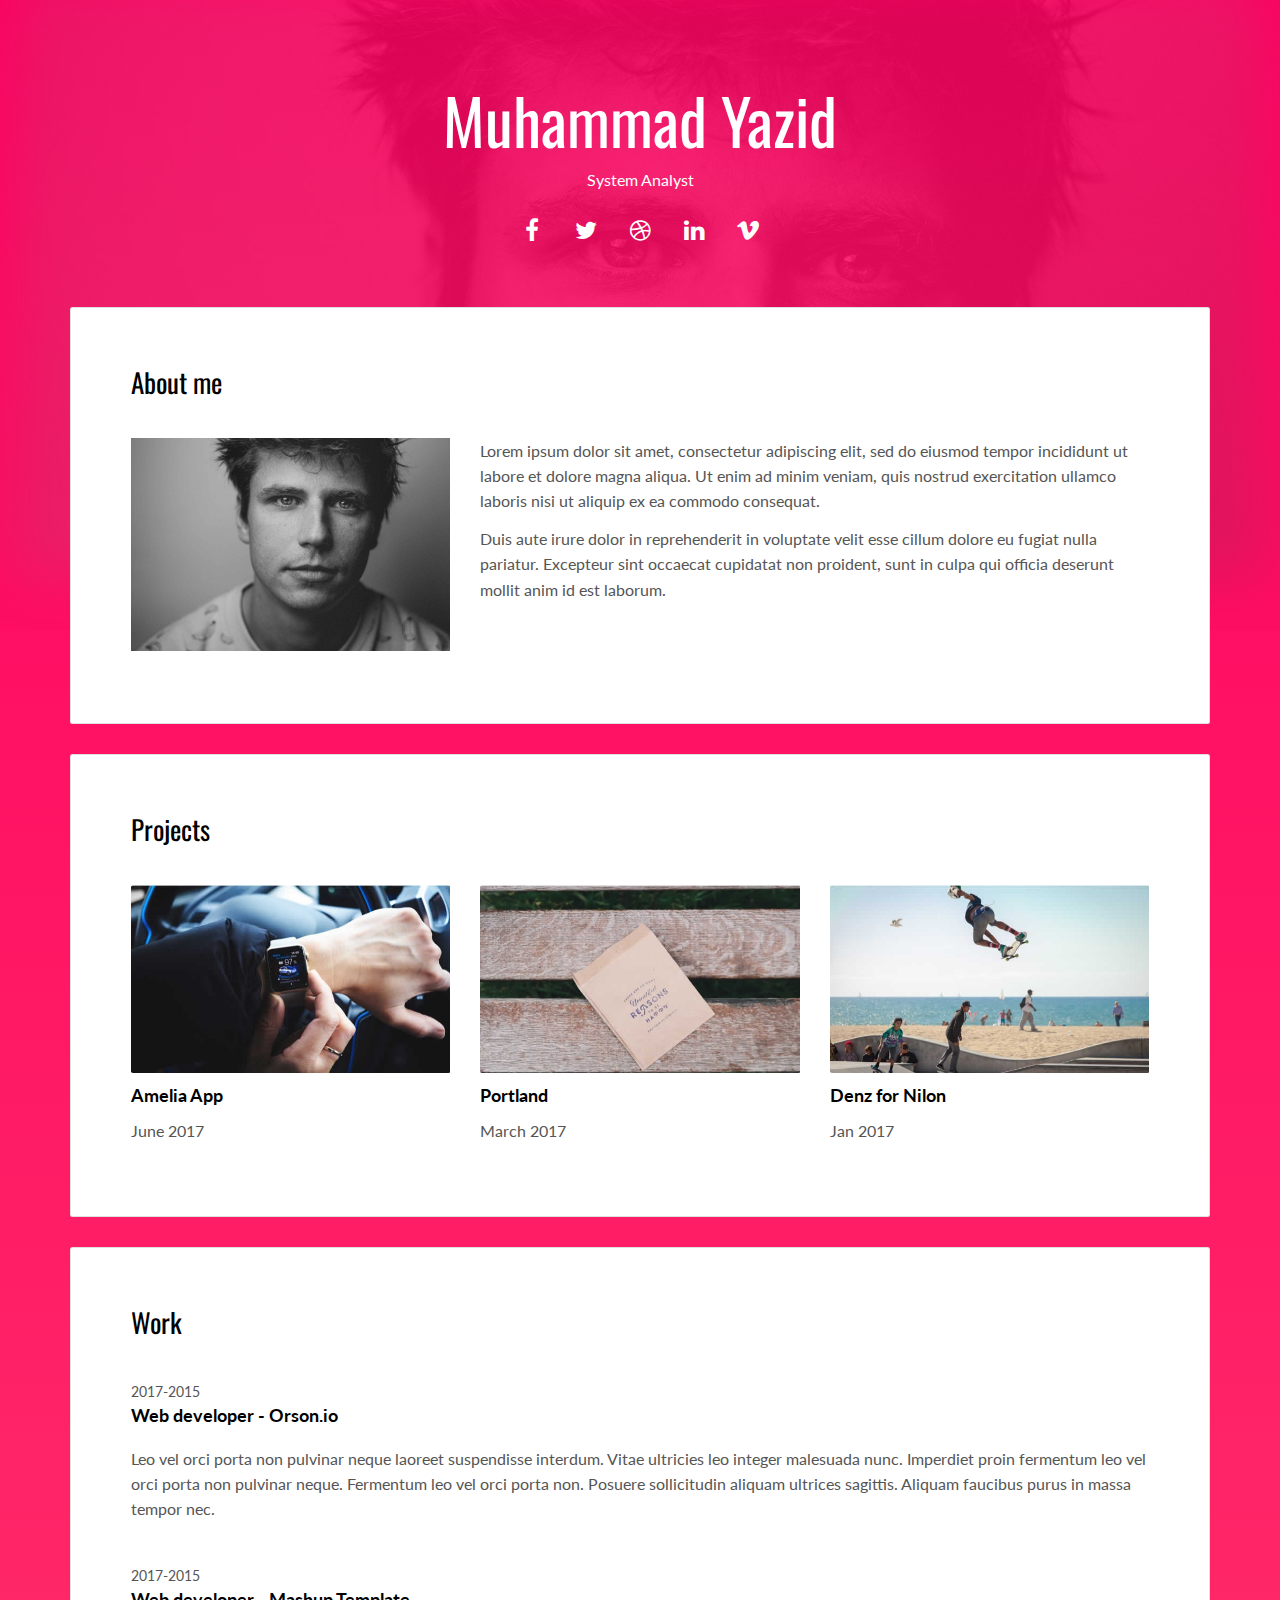
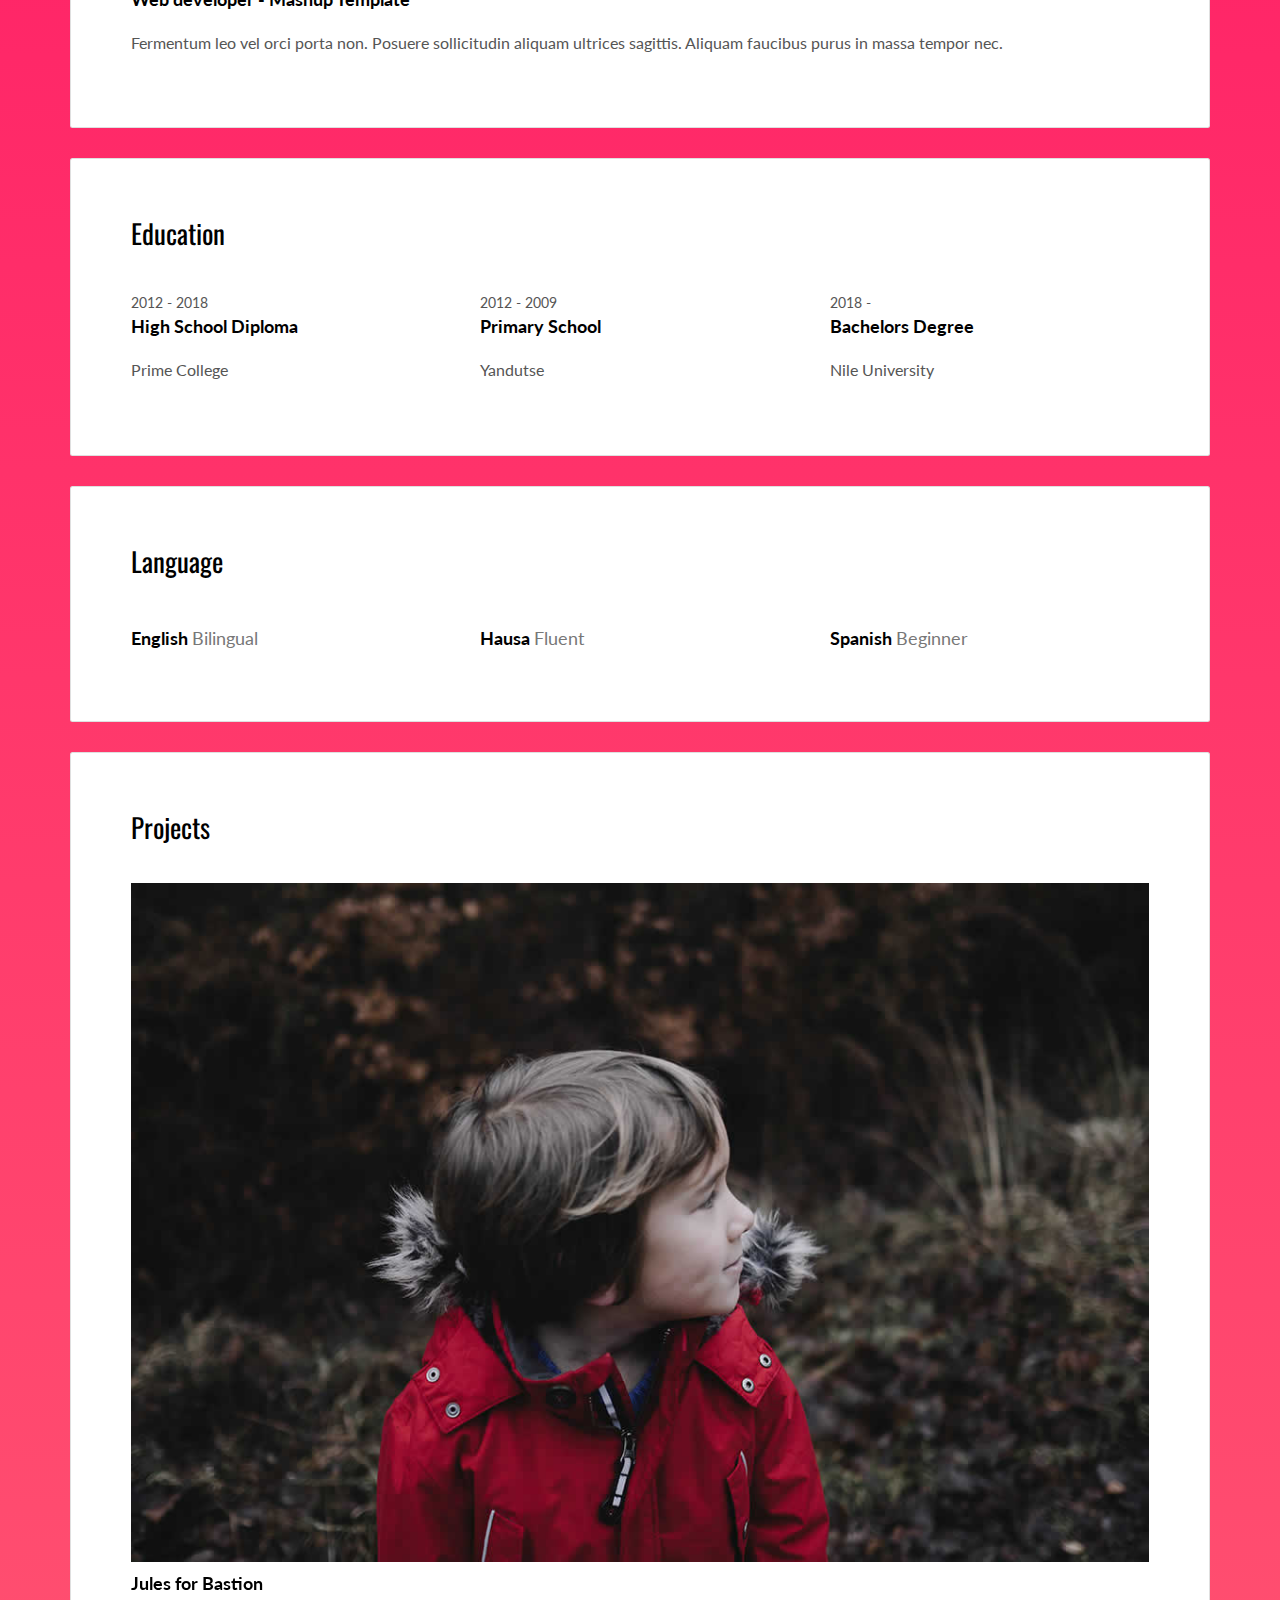
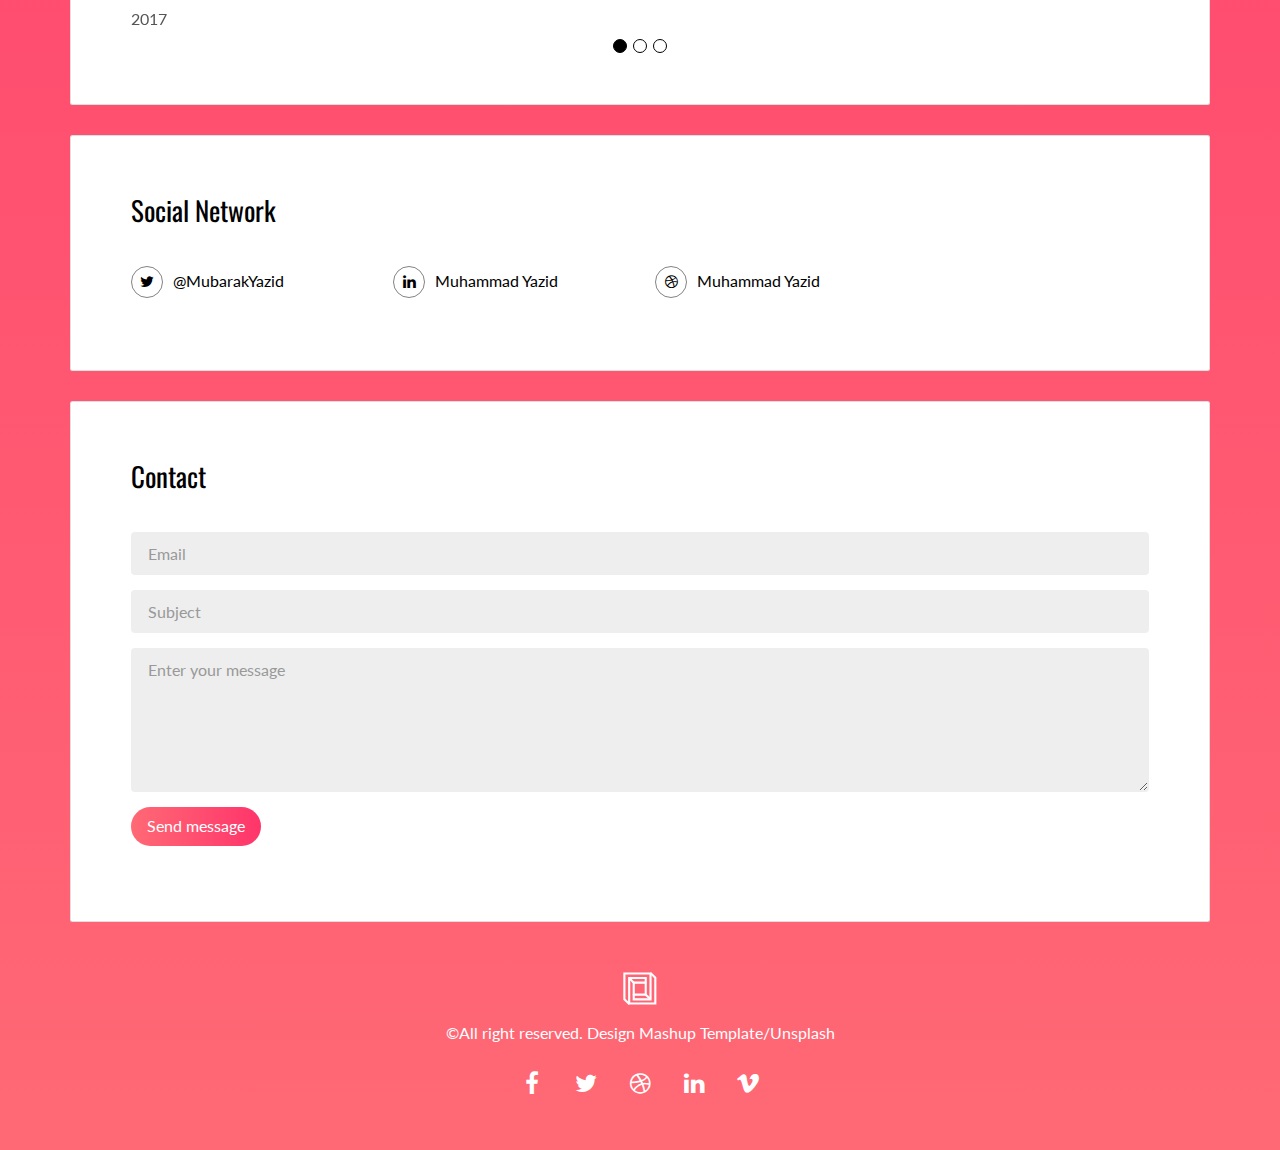
==== index.html @ 059c9e67 "Portfolio" ====
<!DOCTYPE html>
<html lang="en">

<head>
  <meta charset="UTF-8">
  <meta content="IE=edge" http-equiv="X-UA-Compatible">
  <meta content="width=device-width,initial-scale=1" name="viewport">
  <meta content="description" name="description">
  <meta name="google" content="notranslate" />
  <meta content="Mashup templates have been developped by Orson.io team" name="author">

  <!-- Disable tap highlight on IE -->
  <meta name="msapplication-tap-highlight" content="no">
  
  <link rel="apple-touch-icon" sizes="180x180" href="./assets/apple-icon-180x180.png">
  <link href="./assets/favicon.ico" rel="icon">

  <title>Title page</title>  

<link href="./main.d8e0d294.css" rel="stylesheet"></head>

<body class="">

<!-- Add your content of header -->
<div class="background-color-layer" style="background-image: url('assets/images/img-01.jpg')"
></div>
<main class="content-wrapper">
  <header class="white-text-container section-container">
    <div class="text-center">
      <h1>Muhammad Yazid</h1>
      <p>System Analyst</p>
      <p>
        <a class="fa-icon fa-icon-2x" href="https://facebook.com/" title="">
          <i class="fa fa-facebook"></i>
        </a>
        <a class="fa-icon fa-icon-2x" href="https://twitter.com/" title="">
          <i class="fa fa-twitter"></i>
        </a>
        <a class="fa-icon fa-icon-2x" href="https://dribbble.com/" title="">
          <i class="fa fa-dribbble"></i>
        </a>
        <a class="fa-icon fa-icon-2x" href="https://www.linkedin.com/" title="">
          <i class="fa fa-linkedin"></i>
        </a>
        <a class="fa-icon fa-icon-2x" href="https://vimeo.com/" title="">
          <i class="fa fa-vimeo"></i>
        </a>
      </p>
    </div>
  </header>



<!-- Add your site or app content here -->
 
 <div class="container">
   <div class="row">
     <div class="col-xs-12">

        <div class="card">
          <div class="card-block">
            <h2>About me</h2>
            <div class="row">
              <div class="col-md-4">
                <p><img src="./assets/images/img-01.jpg" class="img-responsive" alt=""></p>
              </div>
              <div class="col-md-8">

              <p>Lorem ipsum dolor sit amet, consectetur adipiscing elit, sed do eiusmod tempor incididunt ut labore et dolore magna aliqua. Ut enim ad minim veniam, quis nostrud exercitation ullamco laboris nisi ut aliquip ex ea commodo consequat.</p>
              <p> Duis aute irure dolor in reprehenderit in voluptate velit esse cillum dolore eu fugiat nulla pariatur. Excepteur sint occaecat cupidatat non proident, sunt in culpa qui officia deserunt mollit anim id est laborum.</p>

              </div>
            </div>
          </div>
        </div>

        <div class="card">
          <div class="card-block">
            <h2>Projects</h2>
            <div class="row">
              <div class="col-md-4">
                <img src="./assets/images/img-02.jpg" class="img-responsive" alt="">
                <h3 class="h5">Amelia App</h3>
                <p>June 2017</p>
              </div>
              <div class="col-md-4">
                <img src="./assets/images/img-03.jpg" class="img-responsive" alt="">
                <h3 class="h5">Portland</h3>
                <p>March 2017</p>
              </div>
              <div class="col-md-4">
                <img src="./assets/images/img-04.jpg" class="img-responsive" alt="">
                <h3 class="h5">Denz for Nilon</h3>
                <p>Jan 2017</p>
              </div>
            </div>
          </div>
        </div>

        <div class="card">
          <div class="card-block">
            <h2>Work</h2>
            <div class="work-experience">
              <small class="date">2017-2015</small>
              <h3 class="h5 date-title">Web developer - <a href="http://en.orson.io" title="Create professionnal website">Orson.io</a></h3>
              

              <p>Leo vel orci porta non pulvinar neque laoreet suspendisse interdum. Vitae ultricies leo integer malesuada nunc. Imperdiet proin fermentum leo vel orci porta non pulvinar neque. Fermentum leo vel orci porta non. Posuere sollicitudin aliquam ultrices sagittis. Aliquam faucibus purus in massa tempor nec.</p>
            </div>

            <div class="work-experience">
              <small class="date">2017-2015</small>
              <h3 class="h5 date-title">Web developer - <a href="http://mashup-template.com" title="">Mashup Template</a></h3>
              
              <p>Fermentum leo vel orci porta non. Posuere sollicitudin aliquam ultrices sagittis. Aliquam faucibus purus in massa tempor nec.</p>
            </div>
          </div>
        </div>
        

        <div class="card">
          <div class="card-block">
            <h2>Education</h2>
            <div class="row">
              <div class="col-md-4">
                <div class="education-experience">
                  <small class="date">2012 - 2018</small>
                  <h3 class="h5 date-title">High School Diploma</h3>
                  <p>Prime College</p>
                </div>
                
              </div>
              <div class="col-md-4">
                <div class="education-experience">
                  <small class="date">2012 - 2009</small>
                  <h3 class="h5 date-title">Primary School</h3>
                  <p>Yandutse</p>
                </div>
              </div>
              <div class="col-md-4">
                <div class="education-experience">
                  <small class="date">2018 - </small>
                  <h3 class="h5 date-title">Bachelors Degree</h3>
                  <p>Nile University</p>
                </div>
              </div>
            </div>
          </div>
        </div>
        
        <div class="card">
          <div class="card-block">
            <h2>Language</h2>
            <div class="row">
              <div class="col-md-4">
                <div class="language-experience">
                  <h3 class="h5">English  <small>Bilingual</small></h3>
                </div>
              </div>
              <div class="col-md-4">
                <div class="language-experience">
                  <h3 class="h5">Hausa  <small>Fluent</small></h3>
                </div>
              </div>
              <div class="col-md-4">
                <div class="language-experience">
                  <h3 class="h5">Spanish  <small>Beginner</small></h3>
                </div>
              </div>
            </div>
          </div>
        </div>

        <div class="card">
          <div class="card-block">
            <h2>Projects</h2>
            <div id="carousel-example-generic" class="carousel slide" data-ride="carousel">
            

            <!-- Wrapper for slides -->
            <div class="carousel-inner" role="listbox">
              <div class="item active">
                <img src="./assets/images/img-05.jpg" class="img-responsive" alt="...">
                <div class="carousel-caption">
                  <h3 class="h5">Jules for Bastion</h3>
                  <p>2017</p>
                </div>
              </div>
              <div class="item">
                <img src="./assets/images/img-06.jpg" class="img-responsive" alt="...">
                <div class="carousel-caption">
                  <h3 class="h5">Jules for Bastion</h3>
                  <p>2017</p>
                </div>
              </div>

              <div class="item">
                <img src="./assets/images/img-08.jpg" class="img-responsive" alt="...">
                <div class="carousel-caption">
                  <h3 class="h5">Jules for Bastion</h3>
                  <p>2017</p>
                </div>
              </div>
            </div>

            <!-- Indicators -->
            <ol class="carousel-indicators">
              <li data-target="#carousel-example-generic" data-slide-to="0" class="active"></li>
              <li data-target="#carousel-example-generic" data-slide-to="1"></li>
              <li data-target="#carousel-example-generic" data-slide-to="2"></li>
            </ol>

          </div>
          </div>
        </div>
        
        <div class="card">
          <div class="card-block">
            <h2>Social Network</h2>
            <div class="row">
              <div class="col-md-3">
                <p class="social-buttons"><a href="https://twitter.com/" title=""><span class="social-round-icon fa-icon"><i class="fa fa-twitter"></i></span>@MubarakYazid</a></p>
              </div>
              <div class="col-md-3">
                <p class="social-buttons"><a href="https://www.linkedin.com/" title=""><span class="social-round-icon fa-icon"><i class="fa fa-linkedin"></i></span>Muhammad Yazid</a></p>
              </div>
              <div class="col-md-3">
                <p class="social-buttons"><a href="https://dribbble.com/" title=""><span class="social-round-icon fa-icon"><i class="fa fa-dribbble"></i></span>Muhammad Yazid</a></p>
              </div>
            </div>
          </div>
        </div>

        <div class="card">
          <div class="card-block">
            <h2>Contact</h2>
            <form action="" class="reveal-content">
              <div class="form-group">
                <input type="email" class="form-control" id="email" placeholder="Email">
              </div>
              <div class="form-group">
                <input type="text" class="form-control" id="subject" placeholder="Subject">
              </div>
              <div class="form-group">
                <textarea class="form-control" rows="5" placeholder="Enter your message"></textarea>
              </div>
              <div class="form-group">
                <button type="submit" class=" btn btn-primary">Send message</button>
              </div> 
            </form>
          </div>
        </div>
       
     </div>
   </div>
 </div>

</main>
<footer class="footer-container white-text-container text-center">
  <div class="container">
    <div class="row">
      <div class="col-xs-12">
        <p><img src="./assets/images/mashup-icon.svg" alt=""></p>
        
        <p>©All right reserved. Design <a href="http://www.mashup-template.com/" title="Create website with free html template">Mashup Template</a>/<a href="https://unsplash.com/" title="Beautiful Free Images">Unsplash</a></p>
        <p>
          <a class="fa-icon fa-icon-2x" href="https://facebook.com/" title="">
            <i class="fa fa-facebook"></i>
          </a>
          <a class="fa-icon fa-icon-2x" href="https://twitter.com/" title="">
            <i class="fa fa-twitter"></i>
          </a>
          <a class="fa-icon fa-icon-2x" href="https://dribbble.com/" title="">
            <i class="fa fa-dribbble"></i>
          </a>
          <a class="fa-icon fa-icon-2x" href="https://www.linkedin.com/" title="">
            <i class="fa fa-linkedin"></i>
          </a>
          <a class="fa-icon fa-icon-2x" href="https://vimeo.com/" title="">
            <i class="fa fa-vimeo"></i>
          </a>
        </p>
      </div>
    </div>
  </div>
</footer>

<script>
  document.addEventListener("DOMContentLoaded", function (event) {
     scrollRevelation('.card');
  });
</script>
<!-- Google Analytics: change UA-XXXXX-X to be your site's ID 

<script>
  (function (i, s, o, g, r, a, m) {
    i['GoogleAnalyticsObject'] = r; i[r] = i[r] || function () {
      (i[r].q = i[r].q || []).push(arguments)
    }, i[r].l = 1 * new Date(); a = s.createElement(o),
      m = s.getElementsByTagName(o)[0]; a.async = 1; a.src = g; m.parentNode.insertBefore(a, m)
  })(window, document, 'script', '//www.google-analytics.com/analytics.js', 'ga');
  ga('create', 'UA-XXXXX-X', 'auto');
  ga('send', 'pageview');
</script>

--><script type="text/javascript" src="./main.bc58148c.js"></script></body>

</html>
---- main.d8e0d294.css ----
@import url(https://fonts.googleapis.com/css?family=Lato:400,700|Oswald);@import url(https://maxcdn.bootstrapcdn.com/font-awesome/4.7.0/css/font-awesome.min.css);/*!
 * Bootstrap v3.3.7 (http://getbootstrap.com)
 * Copyright 2011-2016 Twitter, Inc.
 * Licensed under MIT (https://github.com/twbs/bootstrap/blob/master/LICENSE)
 */
/*! normalize.css v3.0.3 | MIT License | github.com/necolas/normalize.css */html{font-family:sans-serif;-ms-text-size-adjust:100%;-webkit-text-size-adjust:100%}body{margin:0}article,aside,details,figcaption,figure,footer,header,hgroup,main,menu,nav,section,summary{display:block}audio,canvas,progress,video{display:inline-block;vertical-align:baseline}audio:not([controls]){display:none;height:0}[hidden],template{display:none}a{background-color:transparent}a:active,a:hover{outline:0}abbr[title]{border-bottom:1px dotted}b,strong{font-weight:700}dfn{font-style:italic}h1{font-size:2em;margin:.67em 0}mark{background:#ff0;color:#000}small{font-size:80%}sub,sup{font-size:75%;line-height:0;position:relative;vertical-align:baseline}sup{top:-.5em}sub{bottom:-.25em}img{border:0}svg:not(:root){overflow:hidden}figure{margin:1em 40px}hr{box-sizing:content-box;height:0}pre{overflow:auto}code,kbd,pre,samp{font-family:monospace,monospace;font-size:1em}button,input,optgroup,select,textarea{color:inherit;font:inherit;margin:0}button{overflow:visible}button,select{text-transform:none}button,html input[type=button],input[type=reset],input[type=submit]{-webkit-appearance:button;cursor:pointer}button[disabled],html input[disabled]{cursor:default}button::-moz-focus-inner,input::-moz-focus-inner{border:0;padding:0}input{line-height:normal}input[type=checkbox],input[type=radio]{box-sizing:border-box;padding:0}input[type=number]::-webkit-inner-spin-button,input[type=number]::-webkit-outer-spin-button{height:auto}input[type=search]{-webkit-appearance:textfield;box-sizing:content-box}input[type=search]::-webkit-search-cancel-button,input[type=search]::-webkit-search-decoration{-webkit-appearance:none}fieldset{border:1px solid silver;margin:0 2px;padding:.35em .625em .75em}textarea{overflow:auto}optgroup{font-weight:700}table{border-collapse:collapse;border-spacing:0}td,th{padding:0}

/*! Source: https://github.com/h5bp/html5-boilerplate/blob/master/src/css/main.css */@media print{*,:after,:before{background:transparent!important;color:#000!important;box-shadow:none!important;text-shadow:none!important}a,a:visited{text-decoration:underline}a[href]:after{content:" (" attr(href) ")"}abbr[title]:after{content:" (" attr(title) ")"}a[href^="#"]:after,a[href^="javascript:"]:after{content:""}blockquote,pre{border:1px solid #999;page-break-inside:avoid}thead{display:table-header-group}img,tr{page-break-inside:avoid}img{max-width:100%!important}h2,h3,p{orphans:3;widows:3}h2,h3{page-break-after:avoid}.navbar{display:none}.btn>.caret,.dropup>.btn>.caret{border-top-color:#000!important}.label{border:1px solid #000}.table{border-collapse:collapse!important}.table td,.table th{background-color:#fff!important}.table-bordered td,.table-bordered th{border:1px solid #ddd!important}}*,:after,:before{-webkit-box-sizing:border-box;-moz-box-sizing:border-box;box-sizing:border-box}html{font-size:10px;-webkit-tap-highlight-color:transparent}body{font-family:Lato,Helvetica,Arial,sans-serif;font-size:16px;line-height:1.58;color:#555;background-color:#fff}button,input,select,textarea{font-family:inherit;font-size:inherit;line-height:inherit}a{color:#ff0060;text-decoration:none}a:focus,a:hover{color:#b30043;text-decoration:underline}a:focus{outline:5px auto -webkit-focus-ring-color;outline-offset:-2px}figure{margin:0}img{vertical-align:middle}.img-responsive{display:block;max-width:100%;height:auto}.img-rounded{border-radius:6px}.img-thumbnail{padding:4px;line-height:1.58;background-color:#fff;border:1px solid #ddd;border-radius:4px;-webkit-transition:all .2s ease-in-out;-o-transition:all .2s ease-in-out;transition:all .2s ease-in-out;display:inline-block;max-width:100%;height:auto}.img-circle{border-radius:50%}hr{margin-top:25px;margin-bottom:25px;border:0;border-top:1px solid #eee}.sr-only{position:absolute;width:1px;height:1px;margin:-1px;padding:0;overflow:hidden;clip:rect(0,0,0,0);border:0}.sr-only-focusable:active,.sr-only-focusable:focus{position:static;width:auto;height:auto;margin:0;overflow:visible;clip:auto}[role=button]{cursor:pointer}.h1,.h2,.h3,.h4,.h5,.h6,h1,h2,h3,h4,h5,h6{font-family:Oswald,Helvetica,Arial,sans-serif;font-weight:400;line-height:1.1;color:#000}.h1 .small,.h1 small,.h2 .small,.h2 small,.h3 .small,.h3 small,.h4 .small,.h4 small,.h5 .small,.h5 small,.h6 .small,.h6 small,h1 .small,h1 small,h2 .small,h2 small,h3 .small,h3 small,h4 .small,h4 small,h5 .small,h5 small,h6 .small,h6 small{font-weight:400;line-height:1;color:#777}.h1,.h2,.h3,h1,h2,h3{margin-top:25px;margin-bottom:12.5px}.h1 .small,.h1 small,.h2 .small,.h2 small,.h3 .small,.h3 small,h1 .small,h1 small,h2 .small,h2 small,h3 .small,h3 small{font-size:65%}.h4,.h5,.h6,h4,h5,h6{margin-top:12.5px;margin-bottom:12.5px}.h4 .small,.h4 small,.h5 .small,.h5 small,.h6 .small,.h6 small,h4 .small,h4 small,h5 .small,h5 small,h6 .small,h6 small{font-size:75%}.h1,h1{font-size:63px}.h2,h2{font-size:27px}.h3,.h4,h3,h4{font-size:20px}.h5,h5{font-size:18px}.h6,h6{font-size:14px}p{margin:0 0 12.5px}.lead{margin-bottom:25px;font-size:18px;font-weight:300;line-height:1.4}@media (min-width:768px){.lead{font-size:24px}}.small,small{font-size:87%}.mark,mark{background-color:#fcf8e3;padding:.2em}.text-left{text-align:left}.text-right{text-align:right}.text-center{text-align:center}.text-justify{text-align:justify}.text-nowrap{white-space:nowrap}.text-lowercase{text-transform:lowercase}.initialism,.text-uppercase{text-transform:uppercase}.text-capitalize{text-transform:capitalize}.text-muted{color:#777}.text-primary{color:#ff0060}a.text-primary:focus,a.text-primary:hover{color:#cc004d}.text-success{color:#fff}a.text-success:focus,a.text-success:hover{color:#e6e6e6}.text-info{color:#31708f}a.text-info:focus,a.text-info:hover{color:#245269}.text-warning{color:#8a6d3b}a.text-warning:focus,a.text-warning:hover{color:#66512c}.text-danger{color:#fff}a.text-danger:focus,a.text-danger:hover{color:#e6e6e6}.bg-primary{color:#fff;background-color:#ff0060}a.bg-primary:focus,a.bg-primary:hover{background-color:#cc004d}.bg-success{background-color:#87e329}a.bg-success:focus,a.bg-success:hover{background-color:#6dc019}.bg-info{background-color:#d9edf7}a.bg-info:focus,a.bg-info:hover{background-color:#afd9ee}.bg-warning{background-color:#fcf8e3}a.bg-warning:focus,a.bg-warning:hover{background-color:#f7ecb5}.bg-danger{background-color:#ff2c74}a.bg-danger:focus,a.bg-danger:hover{background-color:#f80055}.page-header{padding-bottom:11.5px;margin:50px 0 25px;border-bottom:1px solid #eee}ol,ul{margin-top:0;margin-bottom:12.5px}ol ol,ol ul,ul ol,ul ul{margin-bottom:0}.list-inline,.list-unstyled{padding-left:0;list-style:none}.list-inline{margin-left:-5px}.list-inline>li{display:inline-block;padding-left:5px;padding-right:5px}dl{margin-top:0;margin-bottom:25px}dd,dt{line-height:1.58}dt{font-weight:700}dd{margin-left:0}.dl-horizontal dd:after,.dl-horizontal dd:before{content:" ";display:table}.dl-horizontal dd:after{clear:both}@media (min-width:768px){.dl-horizontal dt{float:left;width:160px;clear:left;text-align:right;overflow:hidden;text-overflow:ellipsis;white-space:nowrap}.dl-horizontal dd{margin-left:180px}}abbr[data-original-title],abbr[title]{cursor:help;border-bottom:1px dotted #777}.initialism{font-size:90%}blockquote{padding:12.5px 25px;margin:0 0 25px;font-size:20px;border-left:5px solid #eee}blockquote ol:last-child,blockquote p:last-child,blockquote ul:last-child{margin-bottom:0}blockquote .small,blockquote footer,blockquote small{display:block;font-size:80%;line-height:1.58;color:#777}blockquote .small:before,blockquote footer:before,blockquote small:before{content:"\2014   \A0"}.blockquote-reverse,blockquote.pull-right{padding-right:15px;padding-left:0;border-right:5px solid #eee;border-left:0;text-align:right}.blockquote-reverse .small:before,.blockquote-reverse footer:before,.blockquote-reverse small:before,blockquote.pull-right .small:before,blockquote.pull-right footer:before,blockquote.pull-right small:before{content:""}.blockquote-reverse .small:after,.blockquote-reverse footer:after,.blockquote-reverse small:after,blockquote.pull-right .small:after,blockquote.pull-right footer:after,blockquote.pull-right small:after{content:"\A0   \2014"}address{margin-bottom:25px;font-style:normal;line-height:1.58}code,kbd,pre,samp{font-family:Menlo,Monaco,Consolas,Courier New,monospace}code{color:#c7254e;background-color:#f9f2f4;border-radius:4px}code,kbd{padding:2px 4px;font-size:90%}kbd{color:#fff;background-color:#333;border-radius:3px;box-shadow:inset 0 -1px 0 rgba(0,0,0,.25)}kbd kbd{padding:0;font-size:100%;font-weight:700;box-shadow:none}pre{display:block;padding:12px;margin:0 0 12.5px;font-size:15px;line-height:1.58;word-break:break-all;word-wrap:break-word;color:#333;background-color:#f5f5f5;border:1px solid #ccc;border-radius:4px}pre code{padding:0;font-size:inherit;color:inherit;white-space:pre-wrap;background-color:transparent;border-radius:0}.pre-scrollable{max-height:340px;overflow-y:scroll}.container{margin-right:auto;margin-left:auto;padding-left:15px;padding-right:15px}.container:after,.container:before{content:" ";display:table}.container:after{clear:both}@media (min-width:768px){.container{width:750px}}@media (min-width:992px){.container{width:970px}}@media (min-width:1200px){.container{width:1170px}}.container-fluid{margin-right:auto;margin-left:auto;padding-left:15px;padding-right:15px}.container-fluid:after,.container-fluid:before{content:" ";display:table}.container-fluid:after{clear:both}.row{margin-left:-15px;margin-right:-15px}.row:after,.row:before{content:" ";display:table}.row:after{clear:both}.col-lg-1,.col-lg-2,.col-lg-3,.col-lg-4,.col-lg-5,.col-lg-6,.col-lg-7,.col-lg-8,.col-lg-9,.col-lg-10,.col-lg-11,.col-lg-12,.col-md-1,.col-md-2,.col-md-3,.col-md-4,.col-md-5,.col-md-6,.col-md-7,.col-md-8,.col-md-9,.col-md-10,.col-md-11,.col-md-12,.col-sm-1,.col-sm-2,.col-sm-3,.col-sm-4,.col-sm-5,.col-sm-6,.col-sm-7,.col-sm-8,.col-sm-9,.col-sm-10,.col-sm-11,.col-sm-12,.col-xs-1,.col-xs-2,.col-xs-3,.col-xs-4,.col-xs-5,.col-xs-6,.col-xs-7,.col-xs-8,.col-xs-9,.col-xs-10,.col-xs-11,.col-xs-12{position:relative;min-height:1px;padding-left:15px;padding-right:15px}.col-xs-1,.col-xs-2,.col-xs-3,.col-xs-4,.col-xs-5,.col-xs-6,.col-xs-7,.col-xs-8,.col-xs-9,.col-xs-10,.col-xs-11,.col-xs-12{float:left}.col-xs-1{width:8.33333%}.col-xs-2{width:16.66667%}.col-xs-3{width:25%}.col-xs-4{width:33.33333%}.col-xs-5{width:41.66667%}.col-xs-6{width:50%}.col-xs-7{width:58.33333%}.col-xs-8{width:66.66667%}.col-xs-9{width:75%}.col-xs-10{width:83.33333%}.col-xs-11{width:91.66667%}.col-xs-12{width:100%}.col-xs-pull-0{right:auto}.col-xs-pull-1{right:8.33333%}.col-xs-pull-2{right:16.66667%}.col-xs-pull-3{right:25%}.col-xs-pull-4{right:33.33333%}.col-xs-pull-5{right:41.66667%}.col-xs-pull-6{right:50%}.col-xs-pull-7{right:58.33333%}.col-xs-pull-8{right:66.66667%}.col-xs-pull-9{right:75%}.col-xs-pull-10{right:83.33333%}.col-xs-pull-11{right:91.66667%}.col-xs-pull-12{right:100%}.col-xs-push-0{left:auto}.col-xs-push-1{left:8.33333%}.col-xs-push-2{left:16.66667%}.col-xs-push-3{left:25%}.col-xs-push-4{left:33.33333%}.col-xs-push-5{left:41.66667%}.col-xs-push-6{left:50%}.col-xs-push-7{left:58.33333%}.col-xs-push-8{left:66.66667%}.col-xs-push-9{left:75%}.col-xs-push-10{left:83.33333%}.col-xs-push-11{left:91.66667%}.col-xs-push-12{left:100%}.col-xs-offset-0{margin-left:0}.col-xs-offset-1{margin-left:8.33333%}.col-xs-offset-2{margin-left:16.66667%}.col-xs-offset-3{margin-left:25%}.col-xs-offset-4{margin-left:33.33333%}.col-xs-offset-5{margin-left:41.66667%}.col-xs-offset-6{margin-left:50%}.col-xs-offset-7{margin-left:58.33333%}.col-xs-offset-8{margin-left:66.66667%}.col-xs-offset-9{margin-left:75%}.col-xs-offset-10{margin-left:83.33333%}.col-xs-offset-11{margin-left:91.66667%}.col-xs-offset-12{margin-left:100%}@media (min-width:768px){.col-sm-1,.col-sm-2,.col-sm-3,.col-sm-4,.col-sm-5,.col-sm-6,.col-sm-7,.col-sm-8,.col-sm-9,.col-sm-10,.col-sm-11,.col-sm-12{float:left}.col-sm-1{width:8.33333%}.col-sm-2{width:16.66667%}.col-sm-3{width:25%}.col-sm-4{width:33.33333%}.col-sm-5{width:41.66667%}.col-sm-6{width:50%}.col-sm-7{width:58.33333%}.col-sm-8{width:66.66667%}.col-sm-9{width:75%}.col-sm-10{width:83.33333%}.col-sm-11{width:91.66667%}.col-sm-12{width:100%}.col-sm-pull-0{right:auto}.col-sm-pull-1{right:8.33333%}.col-sm-pull-2{right:16.66667%}.col-sm-pull-3{right:25%}.col-sm-pull-4{right:33.33333%}.col-sm-pull-5{right:41.66667%}.col-sm-pull-6{right:50%}.col-sm-pull-7{right:58.33333%}.col-sm-pull-8{right:66.66667%}.col-sm-pull-9{right:75%}.col-sm-pull-10{right:83.33333%}.col-sm-pull-11{right:91.66667%}.col-sm-pull-12{right:100%}.col-sm-push-0{left:auto}.col-sm-push-1{left:8.33333%}.col-sm-push-2{left:16.66667%}.col-sm-push-3{left:25%}.col-sm-push-4{left:33.33333%}.col-sm-push-5{left:41.66667%}.col-sm-push-6{left:50%}.col-sm-push-7{left:58.33333%}.col-sm-push-8{left:66.66667%}.col-sm-push-9{left:75%}.col-sm-push-10{left:83.33333%}.col-sm-push-11{left:91.66667%}.col-sm-push-12{left:100%}.col-sm-offset-0{margin-left:0}.col-sm-offset-1{margin-left:8.33333%}.col-sm-offset-2{margin-left:16.66667%}.col-sm-offset-3{margin-left:25%}.col-sm-offset-4{margin-left:33.33333%}.col-sm-offset-5{margin-left:41.66667%}.col-sm-offset-6{margin-left:50%}.col-sm-offset-7{margin-left:58.33333%}.col-sm-offset-8{margin-left:66.66667%}.col-sm-offset-9{margin-left:75%}.col-sm-offset-10{margin-left:83.33333%}.col-sm-offset-11{margin-left:91.66667%}.col-sm-offset-12{margin-left:100%}}@media (min-width:992px){.col-md-1,.col-md-2,.col-md-3,.col-md-4,.col-md-5,.col-md-6,.col-md-7,.col-md-8,.col-md-9,.col-md-10,.col-md-11,.col-md-12{float:left}.col-md-1{width:8.33333%}.col-md-2{width:16.66667%}.col-md-3{width:25%}.col-md-4{width:33.33333%}.col-md-5{width:41.66667%}.col-md-6{width:50%}.col-md-7{width:58.33333%}.col-md-8{width:66.66667%}.col-md-9{width:75%}.col-md-10{width:83.33333%}.col-md-11{width:91.66667%}.col-md-12{width:100%}.col-md-pull-0{right:auto}.col-md-pull-1{right:8.33333%}.col-md-pull-2{right:16.66667%}.col-md-pull-3{right:25%}.col-md-pull-4{right:33.33333%}.col-md-pull-5{right:41.66667%}.col-md-pull-6{right:50%}.col-md-pull-7{right:58.33333%}.col-md-pull-8{right:66.66667%}.col-md-pull-9{right:75%}.col-md-pull-10{right:83.33333%}.col-md-pull-11{right:91.66667%}.col-md-pull-12{right:100%}.col-md-push-0{left:auto}.col-md-push-1{left:8.33333%}.col-md-push-2{left:16.66667%}.col-md-push-3{left:25%}.col-md-push-4{left:33.33333%}.col-md-push-5{left:41.66667%}.col-md-push-6{left:50%}.col-md-push-7{left:58.33333%}.col-md-push-8{left:66.66667%}.col-md-push-9{left:75%}.col-md-push-10{left:83.33333%}.col-md-push-11{left:91.66667%}.col-md-push-12{left:100%}.col-md-offset-0{margin-left:0}.col-md-offset-1{margin-left:8.33333%}.col-md-offset-2{margin-left:16.66667%}.col-md-offset-3{margin-left:25%}.col-md-offset-4{margin-left:33.33333%}.col-md-offset-5{margin-left:41.66667%}.col-md-offset-6{margin-left:50%}.col-md-offset-7{margin-left:58.33333%}.col-md-offset-8{margin-left:66.66667%}.col-md-offset-9{margin-left:75%}.col-md-offset-10{margin-left:83.33333%}.col-md-offset-11{margin-left:91.66667%}.col-md-offset-12{margin-left:100%}}@media (min-width:1200px){.col-lg-1,.col-lg-2,.col-lg-3,.col-lg-4,.col-lg-5,.col-lg-6,.col-lg-7,.col-lg-8,.col-lg-9,.col-lg-10,.col-lg-11,.col-lg-12{float:left}.col-lg-1{width:8.33333%}.col-lg-2{width:16.66667%}.col-lg-3{width:25%}.col-lg-4{width:33.33333%}.col-lg-5{width:41.66667%}.col-lg-6{width:50%}.col-lg-7{width:58.33333%}.col-lg-8{width:66.66667%}.col-lg-9{width:75%}.col-lg-10{width:83.33333%}.col-lg-11{width:91.66667%}.col-lg-12{width:100%}.col-lg-pull-0{right:auto}.col-lg-pull-1{right:8.33333%}.col-lg-pull-2{right:16.66667%}.col-lg-pull-3{right:25%}.col-lg-pull-4{right:33.33333%}.col-lg-pull-5{right:41.66667%}.col-lg-pull-6{right:50%}.col-lg-pull-7{right:58.33333%}.col-lg-pull-8{right:66.66667%}.col-lg-pull-9{right:75%}.col-lg-pull-10{right:83.33333%}.col-lg-pull-11{right:91.66667%}.col-lg-pull-12{right:100%}.col-lg-push-0{left:auto}.col-lg-push-1{left:8.33333%}.col-lg-push-2{left:16.66667%}.col-lg-push-3{left:25%}.col-lg-push-4{left:33.33333%}.col-lg-push-5{left:41.66667%}.col-lg-push-6{left:50%}.col-lg-push-7{left:58.33333%}.col-lg-push-8{left:66.66667%}.col-lg-push-9{left:75%}.col-lg-push-10{left:83.33333%}.col-lg-push-11{left:91.66667%}.col-lg-push-12{left:100%}.col-lg-offset-0{margin-left:0}.col-lg-offset-1{margin-left:8.33333%}.col-lg-offset-2{margin-left:16.66667%}.col-lg-offset-3{margin-left:25%}.col-lg-offset-4{margin-left:33.33333%}.col-lg-offset-5{margin-left:41.66667%}.col-lg-offset-6{margin-left:50%}.col-lg-offset-7{margin-left:58.33333%}.col-lg-offset-8{margin-left:66.66667%}.col-lg-offset-9{margin-left:75%}.col-lg-offset-10{margin-left:83.33333%}.col-lg-offset-11{margin-left:91.66667%}.col-lg-offset-12{margin-left:100%}}table{background-color:transparent}caption{padding-top:8px;padding-bottom:8px;color:#777}caption,th{text-align:left}.table{width:100%;max-width:100%;margin-bottom:25px}.table>tbody>tr>td,.table>tbody>tr>th,.table>tfoot>tr>td,.table>tfoot>tr>th,.table>thead>tr>td,.table>thead>tr>th{padding:8px;line-height:1.58;vertical-align:top;border-top:1px solid #ddd}.table>thead>tr>th{vertical-align:bottom;border-bottom:2px solid #ddd}.table>caption+thead>tr:first-child>td,.table>caption+thead>tr:first-child>th,.table>colgroup+thead>tr:first-child>td,.table>colgroup+thead>tr:first-child>th,.table>thead:first-child>tr:first-child>td,.table>thead:first-child>tr:first-child>th{border-top:0}.table>tbody+tbody{border-top:2px solid #ddd}.table .table{background-color:#fff}.table-condensed>tbody>tr>td,.table-condensed>tbody>tr>th,.table-condensed>tfoot>tr>td,.table-condensed>tfoot>tr>th,.table-condensed>thead>tr>td,.table-condensed>thead>tr>th{padding:5px}.table-bordered,.table-bordered>tbody>tr>td,.table-bordered>tbody>tr>th,.table-bordered>tfoot>tr>td,.table-bordered>tfoot>tr>th,.table-bordered>thead>tr>td,.table-bordered>thead>tr>th{border:1px solid #ddd}.table-bordered>thead>tr>td,.table-bordered>thead>tr>th{border-bottom-width:2px}.table-striped>tbody>tr:nth-of-type(odd){background-color:#f9f9f9}.table-hover>tbody>tr:hover{background-color:#f5f5f5}table col[class*=col-]{position:static;float:none;display:table-column}table td[class*=col-],table th[class*=col-]{position:static;float:none;display:table-cell}.table>tbody>tr.active>td,.table>tbody>tr.active>th,.table>tbody>tr>td.active,.table>tbody>tr>th.active,.table>tfoot>tr.active>td,.table>tfoot>tr.active>th,.table>tfoot>tr>td.active,.table>tfoot>tr>th.active,.table>thead>tr.active>td,.table>thead>tr.active>th,.table>thead>tr>td.active,.table>thead>tr>th.active{background-color:#f5f5f5}.table-hover>tbody>tr.active:hover>td,.table-hover>tbody>tr.active:hover>th,.table-hover>tbody>tr:hover>.active,.table-hover>tbody>tr>td.active:hover,.table-hover>tbody>tr>th.active:hover{background-color:#e8e8e8}.table>tbody>tr.success>td,.table>tbody>tr.success>th,.table>tbody>tr>td.success,.table>tbody>tr>th.success,.table>tfoot>tr.success>td,.table>tfoot>tr.success>th,.table>tfoot>tr>td.success,.table>tfoot>tr>th.success,.table>thead>tr.success>td,.table>thead>tr.success>th,.table>thead>tr>td.success,.table>thead>tr>th.success{background-color:#87e329}.table-hover>tbody>tr.success:hover>td,.table-hover>tbody>tr.success:hover>th,.table-hover>tbody>tr:hover>.success,.table-hover>tbody>tr>td.success:hover,.table-hover>tbody>tr>th.success:hover{background-color:#7ad61c}.table>tbody>tr.info>td,.table>tbody>tr.info>th,.table>tbody>tr>td.info,.table>tbody>tr>th.info,.table>tfoot>tr.info>td,.table>tfoot>tr.info>th,.table>tfoot>tr>td.info,.table>tfoot>tr>th.info,.table>thead>tr.info>td,.table>thead>tr.info>th,.table>thead>tr>td.info,.table>thead>tr>th.info{background-color:#d9edf7}.table-hover>tbody>tr.info:hover>td,.table-hover>tbody>tr.info:hover>th,.table-hover>tbody>tr:hover>.info,.table-hover>tbody>tr>td.info:hover,.table-hover>tbody>tr>th.info:hover{background-color:#c4e3f3}.table>tbody>tr.warning>td,.table>tbody>tr.warning>th,.table>tbody>tr>td.warning,.table>tbody>tr>th.warning,.table>tfoot>tr.warning>td,.table>tfoot>tr.warning>th,.table>tfoot>tr>td.warning,.table>tfoot>tr>th.warning,.table>thead>tr.warning>td,.table>thead>tr.warning>th,.table>thead>tr>td.warning,.table>thead>tr>th.warning{background-color:#fcf8e3}.table-hover>tbody>tr.warning:hover>td,.table-hover>tbody>tr.warning:hover>th,.table-hover>tbody>tr:hover>.warning,.table-hover>tbody>tr>td.warning:hover,.table-hover>tbody>tr>th.warning:hover{background-color:#faf2cc}.table>tbody>tr.danger>td,.table>tbody>tr.danger>th,.table>tbody>tr>td.danger,.table>tbody>tr>th.danger,.table>tfoot>tr.danger>td,.table>tfoot>tr.danger>th,.table>tfoot>tr>td.danger,.table>tfoot>tr>th.danger,.table>thead>tr.danger>td,.table>thead>tr.danger>th,.table>thead>tr>td.danger,.table>thead>tr>th.danger{background-color:#ff2c74}.table-hover>tbody>tr.danger:hover>td,.table-hover>tbody>tr.danger:hover>th,.table-hover>tbody>tr:hover>.danger,.table-hover>tbody>tr>td.danger:hover,.table-hover>tbody>tr>th.danger:hover{background-color:#ff1363}.table-responsive{overflow-x:auto;min-height:.01%}@media screen and (max-width:767px){.table-responsive{width:100%;margin-bottom:18.75px;overflow-y:hidden;-ms-overflow-style:-ms-autohiding-scrollbar;border:1px solid #ddd}.table-responsive>.table{margin-bottom:0}.table-responsive>.table>tbody>tr>td,.table-responsive>.table>tbody>tr>th,.table-responsive>.table>tfoot>tr>td,.table-responsive>.table>tfoot>tr>th,.table-responsive>.table>thead>tr>td,.table-responsive>.table>thead>tr>th{white-space:nowrap}.table-responsive>.table-bordered{border:0}.table-responsive>.table-bordered>tbody>tr>td:first-child,.table-responsive>.table-bordered>tbody>tr>th:first-child,.table-responsive>.table-bordered>tfoot>tr>td:first-child,.table-responsive>.table-bordered>tfoot>tr>th:first-child,.table-responsive>.table-bordered>thead>tr>td:first-child,.table-responsive>.table-bordered>thead>tr>th:first-child{border-left:0}.table-responsive>.table-bordered>tbody>tr>td:last-child,.table-responsive>.table-bordered>tbody>tr>th:last-child,.table-responsive>.table-bordered>tfoot>tr>td:last-child,.table-responsive>.table-bordered>tfoot>tr>th:last-child,.table-responsive>.table-bordered>thead>tr>td:last-child,.table-responsive>.table-bordered>thead>tr>th:last-child{border-right:0}.table-responsive>.table-bordered>tbody>tr:last-child>td,.table-responsive>.table-bordered>tbody>tr:last-child>th,.table-responsive>.table-bordered>tfoot>tr:last-child>td,.table-responsive>.table-bordered>tfoot>tr:last-child>th{border-bottom:0}}fieldset{margin:0;min-width:0}fieldset,legend{padding:0;border:0}legend{display:block;width:100%;margin-bottom:25px;font-size:24px;line-height:inherit;color:#333;border-bottom:1px solid #e5e5e5}label{display:inline-block;max-width:100%;margin-bottom:5px;font-weight:700}input[type=search]{-webkit-box-sizing:border-box;-moz-box-sizing:border-box;box-sizing:border-box}input[type=checkbox],input[type=radio]{margin:4px 0 0;margin-top:1px\9;line-height:normal}input[type=file]{display:block}input[type=range]{display:block;width:100%}select[multiple],select[size]{height:auto}input[type=checkbox]:focus,input[type=file]:focus,input[type=radio]:focus{outline:5px auto -webkit-focus-ring-color;outline-offset:-2px}output{padding-top:9px}.form-control,output{display:block;font-size:16px;line-height:1.58;color:#555}.form-control{width:100%;height:43px;padding:8px 16px;background-color:#eee;background-image:none;border:1px solid transparent;border-radius:4px;-webkit-box-shadow:inset 0 1px 1px rgba(0,0,0,.075);box-shadow:inset 0 1px 1px rgba(0,0,0,.075);-webkit-transition:border-color .15s ease-in-out,box-shadow .15s ease-in-out;-o-transition:border-color ease-in-out .15s,box-shadow ease-in-out .15s;transition:border-color .15s ease-in-out,box-shadow .15s ease-in-out}.form-control:focus{border-color:#66afe9;-webkit-box-shadow:inset 0 1px 1px rgba(0,0,0,.075),0 0 8px rgba(102,175,233,.6);box-shadow:inset 0 1px 1px rgba(0,0,0,.075),0 0 8px rgba(102,175,233,.6)}.form-control::-moz-placeholder{color:#999;opacity:1}.form-control:-ms-input-placeholder{color:#999}.form-control::-webkit-input-placeholder{color:#999}.form-control::-ms-expand{border:0;background-color:transparent}.form-control[disabled],.form-control[readonly],fieldset[disabled] .form-control{background-color:#eee;opacity:1}.form-control[disabled],fieldset[disabled] .form-control{cursor:not-allowed}textarea.form-control{height:auto}input[type=search]{-webkit-appearance:none}@media screen and (-webkit-min-device-pixel-ratio:0){input[type=date].form-control,input[type=datetime-local].form-control,input[type=month].form-control,input[type=time].form-control{line-height:43px}.input-group-sm>.input-group-btn>input[type=date].btn,.input-group-sm>.input-group-btn>input[type=datetime-local].btn,.input-group-sm>.input-group-btn>input[type=month].btn,.input-group-sm>.input-group-btn>input[type=time].btn,.input-group-sm>input[type=date].form-control,.input-group-sm>input[type=date].input-group-addon,.input-group-sm>input[type=datetime-local].form-control,.input-group-sm>input[type=datetime-local].input-group-addon,.input-group-sm>input[type=month].form-control,.input-group-sm>input[type=month].input-group-addon,.input-group-sm>input[type=time].form-control,.input-group-sm>input[type=time].input-group-addon,.input-group-sm input[type=date],.input-group-sm input[type=datetime-local],.input-group-sm input[type=month],.input-group-sm input[type=time],input[type=date].input-sm,input[type=datetime-local].input-sm,input[type=month].input-sm,input[type=time].input-sm{line-height:35px}.input-group-lg>.input-group-btn>input[type=date].btn,.input-group-lg>.input-group-btn>input[type=datetime-local].btn,.input-group-lg>.input-group-btn>input[type=month].btn,.input-group-lg>.input-group-btn>input[type=time].btn,.input-group-lg>input[type=date].form-control,.input-group-lg>input[type=date].input-group-addon,.input-group-lg>input[type=datetime-local].form-control,.input-group-lg>input[type=datetime-local].input-group-addon,.input-group-lg>input[type=month].form-control,.input-group-lg>input[type=month].input-group-addon,.input-group-lg>input[type=time].form-control,.input-group-lg>input[type=time].input-group-addon,.input-group-lg input[type=date],.input-group-lg input[type=datetime-local],.input-group-lg input[type=month],.input-group-lg input[type=time],input[type=date].input-lg,input[type=datetime-local].input-lg,input[type=month].input-lg,input[type=time].input-lg{line-height:53px}}.form-group{margin-bottom:15px}.checkbox,.radio{position:relative;display:block;margin-top:10px;margin-bottom:10px}.checkbox label,.radio label{min-height:25px;padding-left:20px;margin-bottom:0;font-weight:400;cursor:pointer}.checkbox-inline input[type=checkbox],.checkbox input[type=checkbox],.radio-inline input[type=radio],.radio input[type=radio]{position:absolute;margin-left:-20px;margin-top:4px\9}.checkbox+.checkbox,.radio+.radio{margin-top:-5px}.checkbox-inline,.radio-inline{position:relative;display:inline-block;padding-left:20px;margin-bottom:0;vertical-align:middle;font-weight:400;cursor:pointer}.checkbox-inline+.checkbox-inline,.radio-inline+.radio-inline{margin-top:0;margin-left:10px}.checkbox-inline.disabled,.checkbox.disabled label,.radio-inline.disabled,.radio.disabled label,fieldset[disabled] .checkbox-inline,fieldset[disabled] .checkbox label,fieldset[disabled] .radio-inline,fieldset[disabled] .radio label,fieldset[disabled] input[type=checkbox],fieldset[disabled] input[type=radio],input[type=checkbox].disabled,input[type=checkbox][disabled],input[type=radio].disabled,input[type=radio][disabled]{cursor:not-allowed}.form-control-static{padding-top:9px;padding-bottom:9px;margin-bottom:0;min-height:41px}.form-control-static.input-lg,.form-control-static.input-sm,.input-group-lg>.form-control-static.form-control,.input-group-lg>.form-control-static.input-group-addon,.input-group-lg>.input-group-btn>.form-control-static.btn,.input-group-sm>.form-control-static.form-control,.input-group-sm>.form-control-static.input-group-addon,.input-group-sm>.input-group-btn>.form-control-static.btn{padding-left:0;padding-right:0}.input-group-sm>.form-control,.input-group-sm>.input-group-addon,.input-group-sm>.input-group-btn>.btn,.input-sm{height:35px;padding:6px 12px;font-size:14px;line-height:1.5;border-radius:3px}.input-group-sm>.input-group-btn>select.btn,.input-group-sm>select.form-control,.input-group-sm>select.input-group-addon,select.input-sm{height:35px;line-height:35px}.input-group-sm>.input-group-btn>select[multiple].btn,.input-group-sm>.input-group-btn>textarea.btn,.input-group-sm>select[multiple].form-control,.input-group-sm>select[multiple].input-group-addon,.input-group-sm>textarea.form-control,.input-group-sm>textarea.input-group-addon,select[multiple].input-sm,textarea.input-sm{height:auto}.form-group-sm .form-control{height:35px;padding:6px 12px;font-size:14px;line-height:1.5;border-radius:3px}.form-group-sm select.form-control{height:35px;line-height:35px}.form-group-sm select[multiple].form-control,.form-group-sm textarea.form-control{height:auto}.form-group-sm .form-control-static{height:35px;min-height:39px;padding:7px 12px;font-size:14px;line-height:1.5}.input-group-lg>.form-control,.input-group-lg>.input-group-addon,.input-group-lg>.input-group-btn>.btn,.input-lg{height:53px;padding:12px 20px;font-size:20px;line-height:1.33333;border-radius:6px}.input-group-lg>.input-group-btn>select.btn,.input-group-lg>select.form-control,.input-group-lg>select.input-group-addon,select.input-lg{height:53px;line-height:53px}.input-group-lg>.input-group-btn>select[multiple].btn,.input-group-lg>.input-group-btn>textarea.btn,.input-group-lg>select[multiple].form-control,.input-group-lg>select[multiple].input-group-addon,.input-group-lg>textarea.form-control,.input-group-lg>textarea.input-group-addon,select[multiple].input-lg,textarea.input-lg{height:auto}.form-group-lg .form-control{height:53px;padding:12px 20px;font-size:20px;line-height:1.33333;border-radius:6px}.form-group-lg select.form-control{height:53px;line-height:53px}.form-group-lg select[multiple].form-control,.form-group-lg textarea.form-control{height:auto}.form-group-lg .form-control-static{height:53px;min-height:45px;padding:13px 20px;font-size:20px;line-height:1.33333}.has-feedback{position:relative}.has-feedback .form-control{padding-right:53.75px}.form-control-feedback{position:absolute;top:0;right:0;z-index:2;display:block;width:43px;height:43px;line-height:43px;text-align:center;pointer-events:none}.form-group-lg .form-control+.form-control-feedback,.input-group-lg+.form-control-feedback,.input-group-lg>.form-control+.form-control-feedback,.input-group-lg>.input-group-addon+.form-control-feedback,.input-group-lg>.input-group-btn>.btn+.form-control-feedback,.input-lg+.form-control-feedback{width:53px;height:53px;line-height:53px}.form-group-sm .form-control+.form-control-feedback,.input-group-sm+.form-control-feedback,.input-group-sm>.form-control+.form-control-feedback,.input-group-sm>.input-group-addon+.form-control-feedback,.input-group-sm>.input-group-btn>.btn+.form-control-feedback,.input-sm+.form-control-feedback{width:35px;height:35px;line-height:35px}.has-success .checkbox,.has-success .checkbox-inline,.has-success.checkbox-inline label,.has-success.checkbox label,.has-success .control-label,.has-success .help-block,.has-success .radio,.has-success .radio-inline,.has-success.radio-inline label,.has-success.radio label{color:#fff}.has-success .form-control{border-color:#fff;-webkit-box-shadow:inset 0 1px 1px rgba(0,0,0,.075);box-shadow:inset 0 1px 1px rgba(0,0,0,.075)}.has-success .form-control:focus{border-color:#e6e6e6;-webkit-box-shadow:inset 0 1px 1px rgba(0,0,0,.075),0 0 6px #fff;box-shadow:inset 0 1px 1px rgba(0,0,0,.075),0 0 6px #fff}.has-success .input-group-addon{color:#fff;border-color:#fff;background-color:#87e329}.has-success .form-control-feedback{color:#fff}.has-warning .checkbox,.has-warning .checkbox-inline,.has-warning.checkbox-inline label,.has-warning.checkbox label,.has-warning .control-label,.has-warning .help-block,.has-warning .radio,.has-warning .radio-inline,.has-warning.radio-inline label,.has-warning.radio label{color:#8a6d3b}.has-warning .form-control{border-color:#8a6d3b;-webkit-box-shadow:inset 0 1px 1px rgba(0,0,0,.075);box-shadow:inset 0 1px 1px rgba(0,0,0,.075)}.has-warning .form-control:focus{border-color:#66512c;-webkit-box-shadow:inset 0 1px 1px rgba(0,0,0,.075),0 0 6px #c0a16b;box-shadow:inset 0 1px 1px rgba(0,0,0,.075),0 0 6px #c0a16b}.has-warning .input-group-addon{color:#8a6d3b;border-color:#8a6d3b;background-color:#fcf8e3}.has-warning .form-control-feedback{color:#8a6d3b}.has-error .checkbox,.has-error .checkbox-inline,.has-error.checkbox-inline label,.has-error.checkbox label,.has-error .control-label,.has-error .help-block,.has-error .radio,.has-error .radio-inline,.has-error.radio-inline label,.has-error.radio label{color:#fff}.has-error .form-control{border-color:#fff;-webkit-box-shadow:inset 0 1px 1px rgba(0,0,0,.075);box-shadow:inset 0 1px 1px rgba(0,0,0,.075)}.has-error .form-control:focus{border-color:#e6e6e6;-webkit-box-shadow:inset 0 1px 1px rgba(0,0,0,.075),0 0 6px #fff;box-shadow:inset 0 1px 1px rgba(0,0,0,.075),0 0 6px #fff}.has-error .input-group-addon{color:#fff;border-color:#fff;background-color:#ff2c74}.has-error .form-control-feedback{color:#fff}.has-feedback label~.form-control-feedback{top:30px}.has-feedback label.sr-only~.form-control-feedback{top:0}.help-block{display:block;margin-top:5px;margin-bottom:10px;color:#959595}@media (min-width:768px){.form-inline .form-group{display:inline-block;margin-bottom:0;vertical-align:middle}.form-inline .form-control{display:inline-block;width:auto;vertical-align:middle}.form-inline .form-control-static{display:inline-block}.form-inline .input-group{display:inline-table;vertical-align:middle}.form-inline .input-group .form-control,.form-inline .input-group .input-group-addon,.form-inline .input-group .input-group-btn{width:auto}.form-inline .input-group>.form-control{width:100%}.form-inline .control-label{margin-bottom:0;vertical-align:middle}.form-inline .checkbox,.form-inline .radio{display:inline-block;margin-top:0;margin-bottom:0;vertical-align:middle}.form-inline .checkbox label,.form-inline .radio label{padding-left:0}.form-inline .checkbox input[type=checkbox],.form-inline .radio input[type=radio]{position:relative;margin-left:0}.form-inline .has-feedback .form-control-feedback{top:0}}.form-horizontal .checkbox,.form-horizontal .checkbox-inline,.form-horizontal .radio,.form-horizontal .radio-inline{margin-top:0;margin-bottom:0;padding-top:9px}.form-horizontal .checkbox,.form-horizontal .radio{min-height:34px}.form-horizontal .form-group{margin-left:-15px;margin-right:-15px}.form-horizontal .form-group:after,.form-horizontal .form-group:before{content:" ";display:table}.form-horizontal .form-group:after{clear:both}@media (min-width:768px){.form-horizontal .control-label{text-align:right;margin-bottom:0;padding-top:9px}}.form-horizontal .has-feedback .form-control-feedback{right:15px}@media (min-width:768px){.form-horizontal .form-group-lg .control-label{padding-top:13px;font-size:20px}}@media (min-width:768px){.form-horizontal .form-group-sm .control-label{padding-top:7px;font-size:14px}}.btn{display:inline-block;margin-bottom:0;font-weight:400;text-align:center;vertical-align:middle;touch-action:manipulation;cursor:pointer;background-image:none;border:1px solid transparent;white-space:nowrap;padding:8px 16px;font-size:16px;line-height:1.58;border-radius:50px;-webkit-user-select:none;-moz-user-select:none;-ms-user-select:none;user-select:none}.btn.active.focus,.btn.active:focus,.btn.focus,.btn:active.focus,.btn:active:focus,.btn:focus{outline:5px auto -webkit-focus-ring-color;outline-offset:-2px}.btn.focus,.btn:focus,.btn:hover{color:#555;text-decoration:none}.btn.active,.btn:active{outline:0;background-image:none;-webkit-box-shadow:inset 0 3px 5px rgba(0,0,0,.125);box-shadow:inset 0 3px 5px rgba(0,0,0,.125)}.btn.disabled,.btn[disabled],fieldset[disabled] .btn{cursor:not-allowed;opacity:.65;filter:alpha(opacity=65);-webkit-box-shadow:none;box-shadow:none}a.btn.disabled,fieldset[disabled] a.btn{pointer-events:none}.btn-default{color:#555;background-color:#fff;border-color:#ccc}.btn-default.focus,.btn-default:focus{color:#555;background-color:#e6e6e6;border-color:#8c8c8c}.btn-default.active,.btn-default:active,.btn-default:hover,.open>.btn-default.dropdown-toggle{color:#555;background-color:#e6e6e6;border-color:#adadad}.btn-default.active.focus,.btn-default.active:focus,.btn-default.active:hover,.btn-default:active.focus,.btn-default:active:focus,.btn-default:active:hover,.open>.btn-default.dropdown-toggle.focus,.open>.btn-default.dropdown-toggle:focus,.open>.btn-default.dropdown-toggle:hover{color:#555;background-color:#d4d4d4;border-color:#8c8c8c}.btn-default.active,.btn-default:active,.open>.btn-default.dropdown-toggle{background-image:none}.btn-default.disabled.focus,.btn-default.disabled:focus,.btn-default.disabled:hover,.btn-default[disabled].focus,.btn-default[disabled]:focus,.btn-default[disabled]:hover,fieldset[disabled] .btn-default.focus,fieldset[disabled] .btn-default:focus,fieldset[disabled] .btn-default:hover{background-color:#fff;border-color:#ccc}.btn-default .badge{color:#fff;background-color:#555}.btn-primary{color:#fff;background-color:#ff0060;border-color:#ff0060}.btn-primary.focus,.btn-primary:focus{color:#fff;background-color:#cc004d;border-color:#800030}.btn-primary.active,.btn-primary:active,.btn-primary:hover,.open>.btn-primary.dropdown-toggle{color:#fff;background-color:#cc004d;border-color:#c20049}.btn-primary.active.focus,.btn-primary.active:focus,.btn-primary.active:hover,.btn-primary:active.focus,.btn-primary:active:focus,.btn-primary:active:hover,.open>.btn-primary.dropdown-toggle.focus,.open>.btn-primary.dropdown-toggle:focus,.open>.btn-primary.dropdown-toggle:hover{color:#fff;background-color:#a8003f;border-color:#800030}.btn-primary.active,.btn-primary:active,.open>.btn-primary.dropdown-toggle{background-image:none}.btn-primary.disabled.focus,.btn-primary.disabled:focus,.btn-primary.disabled:hover,.btn-primary[disabled].focus,.btn-primary[disabled]:focus,.btn-primary[disabled]:hover,fieldset[disabled] .btn-primary.focus,fieldset[disabled] .btn-primary:focus,fieldset[disabled] .btn-primary:hover{background-color:#ff0060;border-color:#ff0060}.btn-primary .badge{color:#ff0060;background-color:#fff}.btn-success{color:#fff;background-color:#5cb85c;border-color:#5cb85c}.btn-success.focus,.btn-success:focus{color:#fff;background-color:#449d44;border-color:#2d672d}.btn-success.active,.btn-success:active,.btn-success:hover,.open>.btn-success.dropdown-toggle{color:#fff;background-color:#449d44;border-color:#419641}.btn-success.active.focus,.btn-success.active:focus,.btn-success.active:hover,.btn-success:active.focus,.btn-success:active:focus,.btn-success:active:hover,.open>.btn-success.dropdown-toggle.focus,.open>.btn-success.dropdown-toggle:focus,.open>.btn-success.dropdown-toggle:hover{color:#fff;background-color:#398439;border-color:#2d672d}.btn-success.active,.btn-success:active,.open>.btn-success.dropdown-toggle{background-image:none}.btn-success.disabled.focus,.btn-success.disabled:focus,.btn-success.disabled:hover,.btn-success[disabled].focus,.btn-success[disabled]:focus,.btn-success[disabled]:hover,fieldset[disabled] .btn-success.focus,fieldset[disabled] .btn-success:focus,fieldset[disabled] .btn-success:hover{background-color:#5cb85c;border-color:#5cb85c}.btn-success .badge{color:#5cb85c;background-color:#fff}.btn-info{color:#fff;background-color:#f7981c;border-color:#f7981c}.btn-info.focus,.btn-info:focus{color:#fff;background-color:#d87e08;border-color:#8e5305}.btn-info.active,.btn-info:active,.btn-info:hover,.open>.btn-info.dropdown-toggle{color:#fff;background-color:#d87e08;border-color:#cf7807}.btn-info.active.focus,.btn-info.active:focus,.btn-info.active:hover,.btn-info:active.focus,.btn-info:active:focus,.btn-info:active:hover,.open>.btn-info.dropdown-toggle.focus,.open>.btn-info.dropdown-toggle:focus,.open>.btn-info.dropdown-toggle:hover{color:#fff;background-color:#b66a06;border-color:#8e5305}.btn-info.active,.btn-info:active,.open>.btn-info.dropdown-toggle{background-image:none}.btn-info.disabled.focus,.btn-info.disabled:focus,.btn-info.disabled:hover,.btn-info[disabled].focus,.btn-info[disabled]:focus,.btn-info[disabled]:hover,fieldset[disabled] .btn-info.focus,fieldset[disabled] .btn-info:focus,fieldset[disabled] .btn-info:hover{background-color:#f7981c;border-color:#f7981c}.btn-info .badge{color:#f7981c;background-color:#fff}.btn-warning{color:#fff;background-color:#f0ad4e;border-color:#f0ad4e}.btn-warning.focus,.btn-warning:focus{color:#fff;background-color:#ec971f;border-color:#b06d0f}.btn-warning.active,.btn-warning:active,.btn-warning:hover,.open>.btn-warning.dropdown-toggle{color:#fff;background-color:#ec971f;border-color:#eb9316}.btn-warning.active.focus,.btn-warning.active:focus,.btn-warning.active:hover,.btn-warning:active.focus,.btn-warning:active:focus,.btn-warning:active:hover,.open>.btn-warning.dropdown-toggle.focus,.open>.btn-warning.dropdown-toggle:focus,.open>.btn-warning.dropdown-toggle:hover{color:#fff;background-color:#d58512;border-color:#b06d0f}.btn-warning.active,.btn-warning:active,.open>.btn-warning.dropdown-toggle{background-image:none}.btn-warning.disabled.focus,.btn-warning.disabled:focus,.btn-warning.disabled:hover,.btn-warning[disabled].focus,.btn-warning[disabled]:focus,.btn-warning[disabled]:hover,fieldset[disabled] .btn-warning.focus,fieldset[disabled] .btn-warning:focus,fieldset[disabled] .btn-warning:hover{background-color:#f0ad4e;border-color:#f0ad4e}.btn-warning .badge{color:#f0ad4e;background-color:#fff}.btn-danger{color:#fff;background-color:#d9534f;border-color:#d9534f}.btn-danger.focus,.btn-danger:focus{color:#fff;background-color:#c9302c;border-color:#8b211e}.btn-danger.active,.btn-danger:active,.btn-danger:hover,.open>.btn-danger.dropdown-toggle{color:#fff;background-color:#c9302c;border-color:#c12e2a}.btn-danger.active.focus,.btn-danger.active:focus,.btn-danger.active:hover,.btn-danger:active.focus,.btn-danger:active:focus,.btn-danger:active:hover,.open>.btn-danger.dropdown-toggle.focus,.open>.btn-danger.dropdown-toggle:focus,.open>.btn-danger.dropdown-toggle:hover{color:#fff;background-color:#ac2925;border-color:#8b211e}.btn-danger.active,.btn-danger:active,.open>.btn-danger.dropdown-toggle{background-image:none}.btn-danger.disabled.focus,.btn-danger.disabled:focus,.btn-danger.disabled:hover,.btn-danger[disabled].focus,.btn-danger[disabled]:focus,.btn-danger[disabled]:hover,fieldset[disabled] .btn-danger.focus,fieldset[disabled] .btn-danger:focus,fieldset[disabled] .btn-danger:hover{background-color:#d9534f;border-color:#d9534f}.btn-danger .badge{color:#d9534f;background-color:#fff}.btn-link{color:#ff0060;font-weight:400;border-radius:0}.btn-link,.btn-link.active,.btn-link:active,.btn-link[disabled],fieldset[disabled] .btn-link{background-color:transparent;-webkit-box-shadow:none;box-shadow:none}.btn-link,.btn-link:active,.btn-link:focus,.btn-link:hover{border-color:transparent}.btn-link:focus,.btn-link:hover{color:#b30043;text-decoration:underline;background-color:transparent}.btn-link[disabled]:focus,.btn-link[disabled]:hover,fieldset[disabled] .btn-link:focus,fieldset[disabled] .btn-link:hover{color:#777;text-decoration:none}.btn-group-lg>.btn,.btn-lg{padding:12px 20px;font-size:20px;line-height:1.33333;border-radius:50px}.btn-group-sm>.btn,.btn-sm{padding:6px 12px;font-size:14px;line-height:1.5;border-radius:50px}.btn-group-xs>.btn,.btn-xs{padding:1px 5px;font-size:14px;line-height:1.5;border-radius:50px}.btn-block{display:block;width:100%}.btn-block+.btn-block{margin-top:5px}input[type=button].btn-block,input[type=reset].btn-block,input[type=submit].btn-block{width:100%}.fade{opacity:0;-webkit-transition:opacity .15s linear;-o-transition:opacity .15s linear;transition:opacity .15s linear}.fade.in{opacity:1}.collapse{display:none}.collapse.in{display:block}tr.collapse.in{display:table-row}tbody.collapse.in{display:table-row-group}.collapsing{position:relative;height:0;overflow:hidden;-webkit-transition-property:height,visibility;transition-property:height,visibility;-webkit-transition-duration:.35s;transition-duration:.35s;-webkit-transition-timing-function:ease;transition-timing-function:ease}.caret{display:inline-block;width:0;height:0;margin-left:2px;vertical-align:middle;border-top:4px dashed;border-top:4px solid\9;border-right:4px solid transparent;border-left:4px solid transparent}.dropdown,.dropup{position:relative}.dropdown-toggle:focus{outline:0}.dropdown-menu{position:absolute;top:100%;left:0;z-index:1000;display:none;float:left;min-width:160px;padding:5px 0;margin:2px 0 0;list-style:none;font-size:16px;text-align:left;background-color:#fff;border:1px solid #ccc;border:1px solid rgba(0,0,0,.15);border-radius:4px;-webkit-box-shadow:0 6px 12px rgba(0,0,0,.175);box-shadow:0 6px 12px rgba(0,0,0,.175);background-clip:padding-box}.dropdown-menu.pull-right{right:0;left:auto}.dropdown-menu .divider{height:1px;margin:11.5px 0;overflow:hidden;background-color:#e5e5e5}.dropdown-menu>li>a{display:block;padding:3px 20px;clear:both;font-weight:400;line-height:1.58;color:#333;white-space:nowrap}.dropdown-menu>li>a:focus,.dropdown-menu>li>a:hover{text-decoration:none;color:#262626;background-color:#f5f5f5}.dropdown-menu>.active>a,.dropdown-menu>.active>a:focus,.dropdown-menu>.active>a:hover{color:#fff;text-decoration:none;outline:0;background-color:#ff0060}.dropdown-menu>.disabled>a,.dropdown-menu>.disabled>a:focus,.dropdown-menu>.disabled>a:hover{color:#777}.dropdown-menu>.disabled>a:focus,.dropdown-menu>.disabled>a:hover{text-decoration:none;background-color:transparent;background-image:none;filter:progid:DXImageTransform.Microsoft.gradient(enabled = false);cursor:not-allowed}.open>.dropdown-menu{display:block}.open>a{outline:0}.dropdown-menu-right{left:auto;right:0}.dropdown-menu-left{left:0;right:auto}.dropdown-header{display:block;padding:3px 20px;font-size:14px;line-height:1.58;color:#777;white-space:nowrap}.dropdown-backdrop{position:fixed;left:0;right:0;bottom:0;top:0;z-index:990}.pull-right>.dropdown-menu{right:0;left:auto}.dropup .caret,.navbar-fixed-bottom .dropdown .caret{border-top:0;border-bottom:4px dashed;border-bottom:4px solid\9;content:""}.dropup .dropdown-menu,.navbar-fixed-bottom .dropdown .dropdown-menu{top:auto;bottom:100%;margin-bottom:2px}@media (min-width:768px){.navbar-right .dropdown-menu{right:0;left:auto}.navbar-right .dropdown-menu-left{left:0;right:auto}}.btn-group,.btn-group-vertical{position:relative;display:inline-block;vertical-align:middle}.btn-group-vertical>.btn,.btn-group>.btn{position:relative;float:left}.btn-group-vertical>.btn.active,.btn-group-vertical>.btn:active,.btn-group-vertical>.btn:focus,.btn-group-vertical>.btn:hover,.btn-group>.btn.active,.btn-group>.btn:active,.btn-group>.btn:focus,.btn-group>.btn:hover{z-index:2}.btn-group .btn+.btn,.btn-group .btn+.btn-group,.btn-group .btn-group+.btn,.btn-group .btn-group+.btn-group{margin-left:-1px}.btn-toolbar{margin-left:-5px}.btn-toolbar:after,.btn-toolbar:before{content:" ";display:table}.btn-toolbar:after{clear:both}.btn-toolbar .btn,.btn-toolbar .btn-group,.btn-toolbar .input-group{float:left}.btn-toolbar>.btn,.btn-toolbar>.btn-group,.btn-toolbar>.input-group{margin-left:5px}.btn-group>.btn:not(:first-child):not(:last-child):not(.dropdown-toggle){border-radius:0}.btn-group>.btn:first-child{margin-left:0}.btn-group>.btn:first-child:not(:last-child):not(.dropdown-toggle){border-bottom-right-radius:0;border-top-right-radius:0}.btn-group>.btn:last-child:not(:first-child),.btn-group>.dropdown-toggle:not(:first-child){border-bottom-left-radius:0;border-top-left-radius:0}.btn-group>.btn-group{float:left}.btn-group>.btn-group:not(:first-child):not(:last-child)>.btn{border-radius:0}.btn-group>.btn-group:first-child:not(:last-child)>.btn:last-child,.btn-group>.btn-group:first-child:not(:last-child)>.dropdown-toggle{border-bottom-right-radius:0;border-top-right-radius:0}.btn-group>.btn-group:last-child:not(:first-child)>.btn:first-child{border-bottom-left-radius:0;border-top-left-radius:0}.btn-group .dropdown-toggle:active,.btn-group.open .dropdown-toggle{outline:0}.btn-group>.btn+.dropdown-toggle{padding-left:8px;padding-right:8px}.btn-group-lg.btn-group>.btn+.dropdown-toggle,.btn-group>.btn-lg+.dropdown-toggle{padding-left:12px;padding-right:12px}.btn-group.open .dropdown-toggle{-webkit-box-shadow:inset 0 3px 5px rgba(0,0,0,.125);box-shadow:inset 0 3px 5px rgba(0,0,0,.125)}.btn-group.open .dropdown-toggle.btn-link{-webkit-box-shadow:none;box-shadow:none}.btn .caret{margin-left:0}.btn-group-lg>.btn .caret,.btn-lg .caret{border-width:5px 5px 0;border-bottom-width:0}.dropup .btn-group-lg>.btn .caret,.dropup .btn-lg .caret{border-width:0 5px 5px}.btn-group-vertical>.btn,.btn-group-vertical>.btn-group,.btn-group-vertical>.btn-group>.btn{display:block;float:none;width:100%;max-width:100%}.btn-group-vertical>.btn-group:after,.btn-group-vertical>.btn-group:before{content:" ";display:table}.btn-group-vertical>.btn-group:after{clear:both}.btn-group-vertical>.btn-group>.btn{float:none}.btn-group-vertical>.btn+.btn,.btn-group-vertical>.btn+.btn-group,.btn-group-vertical>.btn-group+.btn,.btn-group-vertical>.btn-group+.btn-group{margin-top:-1px;margin-left:0}.btn-group-vertical>.btn:not(:first-child):not(:last-child){border-radius:0}.btn-group-vertical>.btn:first-child:not(:last-child){border-top-right-radius:50px;border-top-left-radius:50px;border-bottom-right-radius:0;border-bottom-left-radius:0}.btn-group-vertical>.btn:last-child:not(:first-child){border-top-right-radius:0;border-top-left-radius:0;border-bottom-right-radius:50px;border-bottom-left-radius:50px}.btn-group-vertical>.btn-group:not(:first-child):not(:last-child)>.btn{border-radius:0}.btn-group-vertical>.btn-group:first-child:not(:last-child)>.btn:last-child,.btn-group-vertical>.btn-group:first-child:not(:last-child)>.dropdown-toggle{border-bottom-right-radius:0;border-bottom-left-radius:0}.btn-group-vertical>.btn-group:last-child:not(:first-child)>.btn:first-child{border-top-right-radius:0;border-top-left-radius:0}.btn-group-justified{display:table;width:100%;table-layout:fixed;border-collapse:separate}.btn-group-justified>.btn,.btn-group-justified>.btn-group{float:none;display:table-cell;width:1%}.btn-group-justified>.btn-group .btn{width:100%}.btn-group-justified>.btn-group .dropdown-menu{left:auto}[data-toggle=buttons]>.btn-group>.btn input[type=checkbox],[data-toggle=buttons]>.btn-group>.btn input[type=radio],[data-toggle=buttons]>.btn input[type=checkbox],[data-toggle=buttons]>.btn input[type=radio]{position:absolute;clip:rect(0,0,0,0);pointer-events:none}.input-group{position:relative;display:table;border-collapse:separate}.input-group[class*=col-]{float:none;padding-left:0;padding-right:0}.input-group .form-control{position:relative;z-index:2;float:left;width:100%;margin-bottom:0}.input-group .form-control:focus{z-index:3}.input-group-addon,.input-group-btn,.input-group .form-control{display:table-cell}.input-group-addon:not(:first-child):not(:last-child),.input-group-btn:not(:first-child):not(:last-child),.input-group .form-control:not(:first-child):not(:last-child){border-radius:0}.input-group-addon,.input-group-btn{width:1%;white-space:nowrap;vertical-align:middle}.input-group-addon{padding:8px 16px;font-size:16px;font-weight:400;line-height:1;color:#555;text-align:center;background-color:#eee;border:1px solid transparent;border-radius:4px}.input-group-addon.input-sm,.input-group-sm>.input-group-addon,.input-group-sm>.input-group-btn>.input-group-addon.btn{padding:6px 12px;font-size:14px;border-radius:3px}.input-group-addon.input-lg,.input-group-lg>.input-group-addon,.input-group-lg>.input-group-btn>.input-group-addon.btn{padding:12px 20px;font-size:20px;border-radius:6px}.input-group-addon input[type=checkbox],.input-group-addon input[type=radio]{margin-top:0}.input-group-addon:first-child,.input-group-btn:first-child>.btn,.input-group-btn:first-child>.btn-group>.btn,.input-group-btn:first-child>.dropdown-toggle,.input-group-btn:last-child>.btn-group:not(:last-child)>.btn,.input-group-btn:last-child>.btn:not(:last-child):not(.dropdown-toggle),.input-group .form-control:first-child{border-bottom-right-radius:0;border-top-right-radius:0}.input-group-addon:first-child{border-right:0}.input-group-addon:last-child,.input-group-btn:first-child>.btn-group:not(:first-child)>.btn,.input-group-btn:first-child>.btn:not(:first-child),.input-group-btn:last-child>.btn,.input-group-btn:last-child>.btn-group>.btn,.input-group-btn:last-child>.dropdown-toggle,.input-group .form-control:last-child{border-bottom-left-radius:0;border-top-left-radius:0}.input-group-addon:last-child{border-left:0}.input-group-btn{font-size:0;white-space:nowrap}.input-group-btn,.input-group-btn>.btn{position:relative}.input-group-btn>.btn+.btn{margin-left:-1px}.input-group-btn>.btn:active,.input-group-btn>.btn:focus,.input-group-btn>.btn:hover{z-index:2}.input-group-btn:first-child>.btn,.input-group-btn:first-child>.btn-group{margin-right:-1px}.input-group-btn:last-child>.btn,.input-group-btn:last-child>.btn-group{z-index:2;margin-left:-1px}.nav{margin-bottom:0;padding-left:0;list-style:none}.nav:after,.nav:before{content:" ";display:table}.nav:after{clear:both}.nav>li,.nav>li>a{position:relative;display:block}.nav>li>a{padding:10px 15px}.nav>li>a:focus,.nav>li>a:hover{text-decoration:none;background-color:#eee}.nav>li.disabled>a{color:#777}.nav>li.disabled>a:focus,.nav>li.disabled>a:hover{color:#777;text-decoration:none;background-color:transparent;cursor:not-allowed}.nav .open>a,.nav .open>a:focus,.nav .open>a:hover{background-color:#eee;border-color:#ff0060}.nav .nav-divider{height:1px;margin:11.5px 0;overflow:hidden;background-color:#e5e5e5}.nav>li>a>img{max-width:none}.nav-tabs{border-bottom:1px solid #ddd}.nav-tabs>li{float:left;margin-bottom:-1px}.nav-tabs>li>a{margin-right:2px;line-height:1.58;border:1px solid transparent;border-radius:4px 4px 0 0}.nav-tabs>li>a:hover{border-color:#eee #eee #ddd}.nav-tabs>li.active>a,.nav-tabs>li.active>a:focus,.nav-tabs>li.active>a:hover{color:#555;background-color:#fff;border:1px solid #ddd;border-bottom-color:transparent;cursor:default}.nav-pills>li{float:left}.nav-pills>li>a{border-radius:4px}.nav-pills>li+li{margin-left:2px}.nav-pills>li.active>a,.nav-pills>li.active>a:focus,.nav-pills>li.active>a:hover{color:#fff;background-color:#ff0060}.nav-stacked>li{float:none}.nav-stacked>li+li{margin-top:2px;margin-left:0}.nav-justified,.nav-tabs.nav-justified{width:100%}.nav-justified>li,.nav-tabs.nav-justified>li{float:none}.nav-justified>li>a,.nav-tabs.nav-justified>li>a{text-align:center;margin-bottom:5px}.nav-justified>.dropdown .dropdown-menu{top:auto;left:auto}@media (min-width:768px){.nav-justified>li,.nav-tabs.nav-justified>li{display:table-cell;width:1%}.nav-justified>li>a,.nav-tabs.nav-justified>li>a{margin-bottom:0}}.nav-tabs-justified,.nav-tabs.nav-justified{border-bottom:0}.nav-tabs-justified>li>a,.nav-tabs.nav-justified>li>a{margin-right:0;border-radius:4px}.nav-tabs-justified>.active>a,.nav-tabs-justified>.active>a:focus,.nav-tabs-justified>.active>a:hover,.nav-tabs.nav-justified>.active>a,.nav-tabs.nav-justified>.active>a:focus,.nav-tabs.nav-justified>.active>a:hover{border:1px solid #ddd}@media (min-width:768px){.nav-tabs-justified>li>a,.nav-tabs.nav-justified>li>a{border-bottom:1px solid #ddd;border-radius:4px 4px 0 0}.nav-tabs-justified>.active>a,.nav-tabs-justified>.active>a:focus,.nav-tabs-justified>.active>a:hover,.nav-tabs.nav-justified>.active>a,.nav-tabs.nav-justified>.active>a:focus,.nav-tabs.nav-justified>.active>a:hover{border-bottom-color:#fff}}.tab-content>.tab-pane{display:none}.tab-content>.active{display:block}.nav-tabs .dropdown-menu{margin-top:-1px;border-top-right-radius:0;border-top-left-radius:0}.navbar{position:relative;min-height:50px;margin-bottom:25px;border:1px solid transparent}.navbar:after,.navbar:before{content:" ";display:table}.navbar:after{clear:both}@media (min-width:768px){.navbar{border-radius:4px}}.navbar-header:after,.navbar-header:before{content:" ";display:table}.navbar-header:after{clear:both}@media (min-width:768px){.navbar-header{float:left}}.navbar-collapse{overflow-x:visible;padding-right:15px;padding-left:15px;border-top:1px solid transparent;box-shadow:inset 0 1px 0 hsla(0,0%,100%,.1);-webkit-overflow-scrolling:touch}.navbar-collapse:after,.navbar-collapse:before{content:" ";display:table}.navbar-collapse:after{clear:both}.navbar-collapse.in{overflow-y:auto}@media (min-width:768px){.navbar-collapse{width:auto;border-top:0;box-shadow:none}.navbar-collapse.collapse{display:block!important;height:auto!important;padding-bottom:0;overflow:visible!important}.navbar-collapse.in{overflow-y:visible}.navbar-fixed-bottom .navbar-collapse,.navbar-fixed-top .navbar-collapse,.navbar-static-top .navbar-collapse{padding-left:0;padding-right:0}}.navbar-fixed-bottom .navbar-collapse,.navbar-fixed-top .navbar-collapse{max-height:340px}@media (max-device-width:480px) and (orientation:landscape){.navbar-fixed-bottom .navbar-collapse,.navbar-fixed-top .navbar-collapse{max-height:200px}}.container-fluid>.navbar-collapse,.container-fluid>.navbar-header,.container>.navbar-collapse,.container>.navbar-header{margin-right:-15px;margin-left:-15px}@media (min-width:768px){.container-fluid>.navbar-collapse,.container-fluid>.navbar-header,.container>.navbar-collapse,.container>.navbar-header{margin-right:0;margin-left:0}}.navbar-static-top{z-index:1000;border-width:0 0 1px}@media (min-width:768px){.navbar-static-top{border-radius:0}}.navbar-fixed-bottom,.navbar-fixed-top{position:fixed;right:0;left:0;z-index:1030}@media (min-width:768px){.navbar-fixed-bottom,.navbar-fixed-top{border-radius:0}}.navbar-fixed-top{top:0;border-width:0 0 1px}.navbar-fixed-bottom{bottom:0;margin-bottom:0;border-width:1px 0 0}.navbar-brand{float:left;padding:12.5px 15px;font-size:20px;line-height:25px;height:50px}.navbar-brand:focus,.navbar-brand:hover{text-decoration:none}.navbar-brand>img{display:block}@media (min-width:768px){.navbar>.container-fluid .navbar-brand,.navbar>.container .navbar-brand{margin-left:-15px}}.navbar-toggle{position:relative;float:right;margin-right:15px;padding:9px 10px;margin-top:8px;margin-bottom:8px;background-color:transparent;background-image:none;border:1px solid transparent;border-radius:4px}.navbar-toggle:focus{outline:0}.navbar-toggle .icon-bar{display:block;width:22px;height:2px;border-radius:1px}.navbar-toggle .icon-bar+.icon-bar{margin-top:4px}@media (min-width:768px){.navbar-toggle{display:none}}.navbar-nav{margin:6.25px -15px}.navbar-nav>li>a{padding-top:10px;padding-bottom:10px;line-height:25px}@media (max-width:767px){.navbar-nav .open .dropdown-menu{position:static;float:none;width:auto;margin-top:0;background-color:transparent;border:0;box-shadow:none}.navbar-nav .open .dropdown-menu .dropdown-header,.navbar-nav .open .dropdown-menu>li>a{padding:5px 15px 5px 25px}.navbar-nav .open .dropdown-menu>li>a{line-height:25px}.navbar-nav .open .dropdown-menu>li>a:focus,.navbar-nav .open .dropdown-menu>li>a:hover{background-image:none}}@media (min-width:768px){.navbar-nav{float:left;margin:0}.navbar-nav>li{float:left}.navbar-nav>li>a{padding-top:12.5px;padding-bottom:12.5px}}.navbar-form{margin:3.5px -15px;padding:10px 15px;border-top:1px solid transparent;border-bottom:1px solid transparent;-webkit-box-shadow:inset 0 1px 0 hsla(0,0%,100%,.1),0 1px 0 hsla(0,0%,100%,.1);box-shadow:inset 0 1px 0 hsla(0,0%,100%,.1),0 1px 0 hsla(0,0%,100%,.1)}@media (min-width:768px){.navbar-form .form-group{display:inline-block;margin-bottom:0;vertical-align:middle}.navbar-form .form-control{display:inline-block;width:auto;vertical-align:middle}.navbar-form .form-control-static{display:inline-block}.navbar-form .input-group{display:inline-table;vertical-align:middle}.navbar-form .input-group .form-control,.navbar-form .input-group .input-group-addon,.navbar-form .input-group .input-group-btn{width:auto}.navbar-form .input-group>.form-control{width:100%}.navbar-form .control-label{margin-bottom:0;vertical-align:middle}.navbar-form .checkbox,.navbar-form .radio{display:inline-block;margin-top:0;margin-bottom:0;vertical-align:middle}.navbar-form .checkbox label,.navbar-form .radio label{padding-left:0}.navbar-form .checkbox input[type=checkbox],.navbar-form .radio input[type=radio]{position:relative;margin-left:0}.navbar-form .has-feedback .form-control-feedback{top:0}}@media (max-width:767px){.navbar-form .form-group{margin-bottom:5px}.navbar-form .form-group:last-child{margin-bottom:0}}@media (min-width:768px){.navbar-form{width:auto;border:0;margin-left:0;margin-right:0;padding-top:0;padding-bottom:0;-webkit-box-shadow:none;box-shadow:none}}.navbar-nav>li>.dropdown-menu{margin-top:0;border-top-right-radius:0;border-top-left-radius:0}.navbar-fixed-bottom .navbar-nav>li>.dropdown-menu{margin-bottom:0;border-top-right-radius:4px;border-top-left-radius:4px;border-bottom-right-radius:0;border-bottom-left-radius:0}.navbar-btn{margin-top:3.5px;margin-bottom:3.5px}.btn-group-sm>.navbar-btn.btn,.navbar-btn.btn-sm{margin-top:7.5px;margin-bottom:7.5px}.btn-group-xs>.navbar-btn.btn,.navbar-btn.btn-xs{margin-top:14px;margin-bottom:14px}.navbar-text{margin-top:12.5px;margin-bottom:12.5px}@media (min-width:768px){.navbar-text{float:left;margin-left:15px;margin-right:15px}}@media (min-width:768px){.navbar-left{float:left!important}.navbar-right{float:right!important;margin-right:-15px}.navbar-right~.navbar-right{margin-right:0}}.navbar-default{background-color:#f8f8f8;border-color:#e7e7e7}.navbar-default .navbar-brand{color:#777}.navbar-default .navbar-brand:focus,.navbar-default .navbar-brand:hover{color:#5e5e5e;background-color:transparent}.navbar-default .navbar-nav>li>a,.navbar-default .navbar-text{color:#777}.navbar-default .navbar-nav>li>a:focus,.navbar-default .navbar-nav>li>a:hover{color:#333;background-color:transparent}.navbar-default .navbar-nav>.active>a,.navbar-default .navbar-nav>.active>a:focus,.navbar-default .navbar-nav>.active>a:hover{color:#555;background-color:#e7e7e7}.navbar-default .navbar-nav>.disabled>a,.navbar-default .navbar-nav>.disabled>a:focus,.navbar-default .navbar-nav>.disabled>a:hover{color:#ccc;background-color:transparent}.navbar-default .navbar-toggle{border-color:#ddd}.navbar-default .navbar-toggle:focus,.navbar-default .navbar-toggle:hover{background-color:#ddd}.navbar-default .navbar-toggle .icon-bar{background-color:#888}.navbar-default .navbar-collapse,.navbar-default .navbar-form{border-color:#e7e7e7}.navbar-default .navbar-nav>.open>a,.navbar-default .navbar-nav>.open>a:focus,.navbar-default .navbar-nav>.open>a:hover{background-color:#e7e7e7;color:#555}@media (max-width:767px){.navbar-default .navbar-nav .open .dropdown-menu>li>a{color:#777}.navbar-default .navbar-nav .open .dropdown-menu>li>a:focus,.navbar-default .navbar-nav .open .dropdown-menu>li>a:hover{color:#333;background-color:transparent}.navbar-default .navbar-nav .open .dropdown-menu>.active>a,.navbar-default .navbar-nav .open .dropdown-menu>.active>a:focus,.navbar-default .navbar-nav .open .dropdown-menu>.active>a:hover{color:#555;background-color:#e7e7e7}.navbar-default .navbar-nav .open .dropdown-menu>.disabled>a,.navbar-default .navbar-nav .open .dropdown-menu>.disabled>a:focus,.navbar-default .navbar-nav .open .dropdown-menu>.disabled>a:hover{color:#ccc;background-color:transparent}}.navbar-default .navbar-link{color:#777}.navbar-default .navbar-link:hover{color:#333}.navbar-default .btn-link{color:#777}.navbar-default .btn-link:focus,.navbar-default .btn-link:hover{color:#333}.navbar-default .btn-link[disabled]:focus,.navbar-default .btn-link[disabled]:hover,fieldset[disabled] .navbar-default .btn-link:focus,fieldset[disabled] .navbar-default .btn-link:hover{color:#ccc}.navbar-inverse{background-color:#222;border-color:#090909}.navbar-inverse .navbar-brand{color:#9d9d9d}.navbar-inverse .navbar-brand:focus,.navbar-inverse .navbar-brand:hover{color:#fff;background-color:transparent}.navbar-inverse .navbar-nav>li>a,.navbar-inverse .navbar-text{color:#9d9d9d}.navbar-inverse .navbar-nav>li>a:focus,.navbar-inverse .navbar-nav>li>a:hover{color:#fff;background-color:transparent}.navbar-inverse .navbar-nav>.active>a,.navbar-inverse .navbar-nav>.active>a:focus,.navbar-inverse .navbar-nav>.active>a:hover{color:#fff;background-color:#090909}.navbar-inverse .navbar-nav>.disabled>a,.navbar-inverse .navbar-nav>.disabled>a:focus,.navbar-inverse .navbar-nav>.disabled>a:hover{color:#444;background-color:transparent}.navbar-inverse .navbar-toggle{border-color:#333}.navbar-inverse .navbar-toggle:focus,.navbar-inverse .navbar-toggle:hover{background-color:#333}.navbar-inverse .navbar-toggle .icon-bar{background-color:#fff}.navbar-inverse .navbar-collapse,.navbar-inverse .navbar-form{border-color:#101010}.navbar-inverse .navbar-nav>.open>a,.navbar-inverse .navbar-nav>.open>a:focus,.navbar-inverse .navbar-nav>.open>a:hover{background-color:#090909;color:#fff}@media (max-width:767px){.navbar-inverse .navbar-nav .open .dropdown-menu>.dropdown-header{border-color:#090909}.navbar-inverse .navbar-nav .open .dropdown-menu .divider{background-color:#090909}.navbar-inverse .navbar-nav .open .dropdown-menu>li>a{color:#9d9d9d}.navbar-inverse .navbar-nav .open .dropdown-menu>li>a:focus,.navbar-inverse .navbar-nav .open .dropdown-menu>li>a:hover{color:#fff;background-color:transparent}.navbar-inverse .navbar-nav .open .dropdown-menu>.active>a,.navbar-inverse .navbar-nav .open .dropdown-menu>.active>a:focus,.navbar-inverse .navbar-nav .open .dropdown-menu>.active>a:hover{color:#fff;background-color:#090909}.navbar-inverse .navbar-nav .open .dropdown-menu>.disabled>a,.navbar-inverse .navbar-nav .open .dropdown-menu>.disabled>a:focus,.navbar-inverse .navbar-nav .open .dropdown-menu>.disabled>a:hover{color:#444;background-color:transparent}}.navbar-inverse .navbar-link{color:#9d9d9d}.navbar-inverse .navbar-link:hover{color:#fff}.navbar-inverse .btn-link{color:#9d9d9d}.navbar-inverse .btn-link:focus,.navbar-inverse .btn-link:hover{color:#fff}.navbar-inverse .btn-link[disabled]:focus,.navbar-inverse .btn-link[disabled]:hover,fieldset[disabled] .navbar-inverse .btn-link:focus,fieldset[disabled] .navbar-inverse .btn-link:hover{color:#444}.label{display:inline;padding:.2em .6em .3em;font-size:75%;font-weight:700;line-height:1;color:#fff;text-align:center;white-space:nowrap;vertical-align:baseline;border-radius:.25em}.label:empty{display:none}.btn .label{position:relative;top:-1px}a.label:focus,a.label:hover{color:#fff;text-decoration:none;cursor:pointer}.label-default{background-color:#777}.label-default[href]:focus,.label-default[href]:hover{background-color:#5e5e5e}.label-primary{background-color:#ff0060}.label-primary[href]:focus,.label-primary[href]:hover{background-color:#cc004d}.label-success{background-color:#5cb85c}.label-success[href]:focus,.label-success[href]:hover{background-color:#449d44}.label-info{background-color:#f7981c}.label-info[href]:focus,.label-info[href]:hover{background-color:#d87e08}.label-warning{background-color:#f0ad4e}.label-warning[href]:focus,.label-warning[href]:hover{background-color:#ec971f}.label-danger{background-color:#d9534f}.label-danger[href]:focus,.label-danger[href]:hover{background-color:#c9302c}.badge{display:inline-block;min-width:10px;padding:3px 7px;font-size:14px;font-weight:700;color:#fff;line-height:1;vertical-align:middle;white-space:nowrap;text-align:center;background-color:#777;border-radius:10px}.badge:empty{display:none}.btn .badge{position:relative;top:-1px}.btn-group-xs>.btn .badge,.btn-xs .badge{top:0;padding:1px 5px}.list-group-item.active>.badge,.nav-pills>.active>a>.badge{color:#ff0060;background-color:#fff}.list-group-item>.badge{float:right}.list-group-item>.badge+.badge{margin-right:5px}.nav-pills>li>a>.badge{margin-left:3px}a.badge:focus,a.badge:hover{color:#fff;text-decoration:none;cursor:pointer}.alert{padding:15px;margin-bottom:25px;border:1px solid transparent;border-radius:4px}.alert h4{margin-top:0;color:inherit}.alert .alert-link{font-weight:700}.alert>p,.alert>ul{margin-bottom:0}.alert>p+p{margin-top:5px}.alert-dismissable,.alert-dismissible{padding-right:35px}.alert-dismissable .close,.alert-dismissible .close{position:relative;top:-2px;right:-21px;color:inherit}.alert-success{background-color:#87e329;border-color:#87e329;color:#fff}.alert-success hr{border-top-color:#7ad61c}.alert-success .alert-link{color:#e6e6e6}.alert-info{background-color:#d9edf7;border-color:#bce8f1;color:#31708f}.alert-info hr{border-top-color:#a6e1ec}.alert-info .alert-link{color:#245269}.alert-warning{background-color:#fcf8e3;border-color:#faebcc;color:#8a6d3b}.alert-warning hr{border-top-color:#f7e1b5}.alert-warning .alert-link{color:#66512c}.alert-danger{background-color:#ff2c74;border-color:#ff2c74;color:#fff}.alert-danger hr{border-top-color:#ff1363}.alert-danger .alert-link{color:#e6e6e6}.embed-responsive{position:relative;display:block;height:0;padding:0;overflow:hidden}.embed-responsive .embed-responsive-item,.embed-responsive embed,.embed-responsive iframe,.embed-responsive object,.embed-responsive video{position:absolute;top:0;left:0;bottom:0;height:100%;width:100%;border:0}.embed-responsive-16by9{padding-bottom:56.25%}.embed-responsive-4by3{padding-bottom:75%}.close{float:right;font-size:24px;font-weight:700;line-height:1;color:#000;text-shadow:0 1px 0 #fff;opacity:.2;filter:alpha(opacity=20)}.close:focus,.close:hover{color:#000;text-decoration:none;cursor:pointer;opacity:.5;filter:alpha(opacity=50)}button.close{padding:0;cursor:pointer;background:transparent;border:0;-webkit-appearance:none}.carousel,.carousel-inner{position:relative}.carousel-inner{overflow:hidden;width:100%}.carousel-inner>.item{display:none;position:relative;-webkit-transition:left .6s ease-in-out;-o-transition:.6s ease-in-out left;transition:left .6s ease-in-out}.carousel-inner>.item>a>img,.carousel-inner>.item>img{display:block;max-width:100%;height:auto;line-height:1}@media (-webkit-transform-3d),(transform-3d){.carousel-inner>.item{-webkit-transition:-webkit-transform .6s ease-in-out;-moz-transition:-moz-transform .6s ease-in-out;-o-transition:-o-transform .6s ease-in-out;transition:transform .6s ease-in-out;-webkit-backface-visibility:hidden;-moz-backface-visibility:hidden;backface-visibility:hidden;-webkit-perspective:1000px;-moz-perspective:1000px;perspective:1000px}.carousel-inner>.item.active.right,.carousel-inner>.item.next{-webkit-transform:translate3d(100%,0,0);transform:translate3d(100%,0,0);left:0}.carousel-inner>.item.active.left,.carousel-inner>.item.prev{-webkit-transform:translate3d(-100%,0,0);transform:translate3d(-100%,0,0);left:0}.carousel-inner>.item.active,.carousel-inner>.item.next.left,.carousel-inner>.item.prev.right{-webkit-transform:translateZ(0);transform:translateZ(0);left:0}}.carousel-inner>.active,.carousel-inner>.next,.carousel-inner>.prev{display:block}.carousel-inner>.active{left:0}.carousel-inner>.next,.carousel-inner>.prev{position:absolute;top:0;width:100%}.carousel-inner>.next{left:100%}.carousel-inner>.prev{left:-100%}.carousel-inner>.next.left,.carousel-inner>.prev.right{left:0}.carousel-inner>.active.left{left:-100%}.carousel-inner>.active.right{left:100%}.carousel-control{position:absolute;top:0;left:0;bottom:0;width:15%;opacity:.5;filter:alpha(opacity=50);font-size:20px;color:#fff;text-align:center;text-shadow:0 1px 2px rgba(0,0,0,.6);background-color:transparent}.carousel-control.left{background-image:-webkit-linear-gradient(left,rgba(0,0,0,.5),rgba(0,0,0,.0001));background-image:-o-linear-gradient(left,rgba(0,0,0,.5) 0,rgba(0,0,0,.0001) 100%);background-image:linear-gradient(90deg,rgba(0,0,0,.5) 0,rgba(0,0,0,.0001));background-repeat:repeat-x;filter:progid:DXImageTransform.Microsoft.gradient(startColorstr="#80000000",endColorstr="#00000000",GradientType=1)}.carousel-control.right{left:auto;right:0;background-image:-webkit-linear-gradient(left,rgba(0,0,0,.0001),rgba(0,0,0,.5));background-image:-o-linear-gradient(left,rgba(0,0,0,.0001) 0,rgba(0,0,0,.5) 100%);background-image:linear-gradient(90deg,rgba(0,0,0,.0001) 0,rgba(0,0,0,.5));background-repeat:repeat-x;filter:progid:DXImageTransform.Microsoft.gradient(startColorstr="#00000000",endColorstr="#80000000",GradientType=1)}.carousel-control:focus,.carousel-control:hover{outline:0;color:#fff;text-decoration:none;opacity:.9;filter:alpha(opacity=90)}.carousel-control .glyphicon-chevron-left,.carousel-control .glyphicon-chevron-right,.carousel-control .icon-next,.carousel-control .icon-prev{position:absolute;top:50%;margin-top:-10px;z-index:5;display:inline-block}.carousel-control .glyphicon-chevron-left,.carousel-control .icon-prev{left:50%;margin-left:-10px}.carousel-control .glyphicon-chevron-right,.carousel-control .icon-next{right:50%;margin-right:-10px}.carousel-control .icon-next,.carousel-control .icon-prev{width:20px;height:20px;line-height:1;font-family:serif}.carousel-control .icon-prev:before{content:"\2039"}.carousel-control .icon-next:before{content:"\203A"}.carousel-indicators{position:absolute;bottom:10px;left:50%;z-index:15;width:60%;margin-left:-30%;padding-left:0;list-style:none;text-align:center}.carousel-indicators li{display:inline-block;width:10px;height:10px;margin:1px;text-indent:-999px;border:1px solid #fff;border-radius:10px;cursor:pointer;background-color:#000\9;background-color:transparent}.carousel-indicators .active{margin:0;width:12px;height:12px;background-color:#fff}.carousel-caption{position:absolute;left:15%;right:15%;bottom:20px;z-index:10;padding-top:20px;padding-bottom:20px;color:#fff;text-align:center;text-shadow:0 1px 2px rgba(0,0,0,.6)}.carousel-caption .btn{text-shadow:none}@media screen and (min-width:768px){.carousel-control .glyphicon-chevron-left,.carousel-control .glyphicon-chevron-right,.carousel-control .icon-next,.carousel-control .icon-prev{width:30px;height:30px;margin-top:-10px;font-size:30px}.carousel-control .glyphicon-chevron-left,.carousel-control .icon-prev{margin-left:-10px}.carousel-control .glyphicon-chevron-right,.carousel-control .icon-next{margin-right:-10px}.carousel-caption{left:20%;right:20%;padding-bottom:30px}.carousel-indicators{bottom:20px}}.clearfix:after,.clearfix:before{content:" ";display:table}.clearfix:after{clear:both}.center-block{display:block;margin-left:auto;margin-right:auto}.pull-right{float:right!important}.pull-left{float:left!important}.hide{display:none!important}.show{display:block!important}.invisible{visibility:hidden}.text-hide{font:0/0 a;color:transparent;text-shadow:none;background-color:transparent;border:0}.hidden{display:none!important}.affix{position:fixed}@-ms-viewport{width:device-width}.visible-lg,.visible-lg-block,.visible-lg-inline,.visible-lg-inline-block,.visible-md,.visible-md-block,.visible-md-inline,.visible-md-inline-block,.visible-sm,.visible-sm-block,.visible-sm-inline,.visible-sm-inline-block,.visible-xs,.visible-xs-block,.visible-xs-inline,.visible-xs-inline-block{display:none!important}@media (max-width:767px){.visible-xs{display:block!important}table.visible-xs{display:table!important}tr.visible-xs{display:table-row!important}td.visible-xs,th.visible-xs{display:table-cell!important}}@media (max-width:767px){.visible-xs-block{display:block!important}}@media (max-width:767px){.visible-xs-inline{display:inline!important}}@media (max-width:767px){.visible-xs-inline-block{display:inline-block!important}}@media (min-width:768px) and (max-width:991px){.visible-sm{display:block!important}table.visible-sm{display:table!important}tr.visible-sm{display:table-row!important}td.visible-sm,th.visible-sm{display:table-cell!important}}@media (min-width:768px) and (max-width:991px){.visible-sm-block{display:block!important}}@media (min-width:768px) and (max-width:991px){.visible-sm-inline{display:inline!important}}@media (min-width:768px) and (max-width:991px){.visible-sm-inline-block{display:inline-block!important}}@media (min-width:992px) and (max-width:1199px){.visible-md{display:block!important}table.visible-md{display:table!important}tr.visible-md{display:table-row!important}td.visible-md,th.visible-md{display:table-cell!important}}@media (min-width:992px) and (max-width:1199px){.visible-md-block{display:block!important}}@media (min-width:992px) and (max-width:1199px){.visible-md-inline{display:inline!important}}@media (min-width:992px) and (max-width:1199px){.visible-md-inline-block{display:inline-block!important}}@media (min-width:1200px){.visible-lg{display:block!important}table.visible-lg{display:table!important}tr.visible-lg{display:table-row!important}td.visible-lg,th.visible-lg{display:table-cell!important}}@media (min-width:1200px){.visible-lg-block{display:block!important}}@media (min-width:1200px){.visible-lg-inline{display:inline!important}}@media (min-width:1200px){.visible-lg-inline-block{display:inline-block!important}}@media (max-width:767px){.hidden-xs{display:none!important}}@media (min-width:768px) and (max-width:991px){.hidden-sm{display:none!important}}@media (min-width:992px) and (max-width:1199px){.hidden-md{display:none!important}}@media (min-width:1200px){.hidden-lg{display:none!important}}.visible-print{display:none!important}@media print{.visible-print{display:block!important}table.visible-print{display:table!important}tr.visible-print{display:table-row!important}td.visible-print,th.visible-print{display:table-cell!important}}.visible-print-block{display:none!important}@media print{.visible-print-block{display:block!important}}.visible-print-inline{display:none!important}@media print{.visible-print-inline{display:inline!important}}.visible-print-inline-block{display:none!important}@media print{.visible-print-inline-block{display:inline-block!important}}@media print{.hidden-print{display:none!important}}body{background-image:-webkit-linear-gradient(top,#ff0060,#ff6975);background-image:-o-linear-gradient(top,#ff0060 0,#ff6975 100%);background-image:linear-gradient(180deg,#ff0060 0,#ff6975);background-repeat:repeat-x;filter:progid:DXImageTransform.Microsoft.gradient(startColorstr="#FFFF0060",endColorstr="#FFFF6975",GradientType=0)}body.white{background-color:#fff;background-image:none}.white-text-container .fa-icon,.white-text-container a,.white-text-container h1,.white-text-container h2,.white-text-container h3,.white-text-container h4,.white-text-container h5,.white-text-container p{color:#fff}.content-wrapper{position:relative;z-index:1}.section-container{padding:60px 0 40px}.work-experience{margin-bottom:40px}.work-experience:last-of-type{margin-bottom:0}.footer-container{padding:20px 0 30px}.background-color-layer{background-size:cover;opacity:.15;background-repeat:no-repeat;position:absolute;z-index:-1;top:0;width:100%;left:0;right:0;bottom:30%;box-shadow:inset 0 -40px 60px 10px #ff0060}.card{border-radius:.25rem;background-color:#fff;border:1px solid rgba(0,0,0,.125);margin-bottom:3rem}.card .h2,.card h2{margin-top:0;margin-bottom:40px}.card .card-block{padding:4rem}@media (min-width:992px){.card .card-block{padding:6rem}}.btn{-webkit-transition:all .2s linear;-o-transition:all .2s linear;transition:all .2s linear;line-height:1.428571429;border:none;-webkit-transition:all .1s linear;-o-transition:all .1s linear;transition:all .1s linear}.btn-default{background-size:200% auto}.btn-default,.btn-default:hover{background-image:-webkit-linear-gradient(left,#f2f2f2,#e6e6e6);background-image:-o-linear-gradient(left,#f2f2f2 0,#e6e6e6 100%);background-image:linear-gradient(90deg,#f2f2f2 0,#e6e6e6);background-repeat:repeat-x;filter:progid:DXImageTransform.Microsoft.gradient(startColorstr="#FFF2F2F2",endColorstr="#FFE6E6E6",GradientType=1)}.btn-default:hover{background-position:50%}.btn-primary{background-size:200% auto}.btn-primary,.btn-primary:hover{background-image:-webkit-linear-gradient(left,#ff6975,#ff0060);background-image:-o-linear-gradient(left,#ff6975 0,#ff0060 100%);background-image:linear-gradient(90deg,#ff6975 0,#ff0060);background-repeat:repeat-x;filter:progid:DXImageTransform.Microsoft.gradient(startColorstr="#FFFF6975",endColorstr="#FFFF0060",GradientType=1)}.btn-primary:hover{background-position:50%}.btn-info{background-size:200% auto}.btn-info,.btn-info:hover{background-image:-webkit-linear-gradient(left,#f7981c,#f76b1c);background-image:-o-linear-gradient(left,#f7981c 0,#f76b1c 100%);background-image:linear-gradient(90deg,#f7981c 0,#f76b1c);background-repeat:repeat-x;filter:progid:DXImageTransform.Microsoft.gradient(startColorstr="#FFF7981C",endColorstr="#FFF76B1C",GradientType=1)}.btn-info:hover{background-position:50%}.btn-warning{background-size:200% auto}.btn-warning,.btn-warning:hover{background-image:-webkit-linear-gradient(left,#f0ad4e,#df8a13);background-image:-o-linear-gradient(left,#f0ad4e 0,#df8a13 100%);background-image:linear-gradient(90deg,#f0ad4e 0,#df8a13);background-repeat:repeat-x;filter:progid:DXImageTransform.Microsoft.gradient(startColorstr="#FFF0AD4E",endColorstr="#FFDF8A13",GradientType=1)}.btn-warning:hover{background-position:50%}.btn-danger{background-size:200% auto}.btn-danger,.btn-danger:hover{background-image:-webkit-linear-gradient(left,#d9534f,#b52b27);background-image:-o-linear-gradient(left,#d9534f 0,#b52b27 100%);background-image:linear-gradient(90deg,#d9534f 0,#b52b27);background-repeat:repeat-x;filter:progid:DXImageTransform.Microsoft.gradient(startColorstr="#FFD9534F",endColorstr="#FFB52B27",GradientType=1)}.btn-danger:hover{background-position:50%}.h5,h5{font-family:Lato,Helvetica,Arial,sans-serif;font-weight:700}.h5.date-title,h5.date-title{margin-top:3px;margin-bottom:20px}.h5 a,h5 a{color:#000}.h5 a:hover,h5 a:hover{color:#ff0060;text-decoration:none}.h5 small,h5 small{font-size:1em}.social-round-icon{border:1px solid #838383;border-radius:50px;-webkit-transition:all .2s linear;-o-transition:all .2s linear;transition:all .2s linear}.social-round-icon:hover{background-color:#ff0060;color:#fff;border-color:#ff0060}.social-round-icon.white-round-icon{border:1px solid #fff;color:#fff}.social-round-icon.white-round-icon:hover{background-color:#fff;color:#ff0060;border-color:#fff}.fa-icon{color:#000;width:32px;height:32px;display:inline-block;line-height:29px;font-size:15px;text-align:center}.fa-icon.fa-icon-2x{width:50px;height:50px;line-height:50px;font-size:24px}.social-buttons .social-round-icon{margin-right:10px}.social-buttons a{-webkit-transition:all .2s linear;-o-transition:all .2s linear;transition:all .2s linear;color:#000}.social-buttons a:hover{color:#ff0060;text-decoration:none}.social-buttons a:hover .social-round-icon{background-color:#ff0060;color:#fff;border-color:#ff0060}.carousel-caption{position:relative;padding:0;text-align:left;text-shadow:none;bottom:inherit;left:0;right:0;color:#555}.carousel-indicators{left:0;width:100%;margin-left:0;bottom:inherit;margin-top:-9px}.carousel-indicators li{border-color:#000;width:14px;height:14px}.carousel-indicators .active{width:14px;height:14px;margin:1px;background-color:#000}.form-control{box-shadow:none}.form-control:focus{border-color:transparent;outline:0;box-shadow:none}label{font-weight:400}.template-example{margin-bottom:30px}.template-example .template-title-example{font-family:Lato,Times,serif;font-weight:400;color:#34495e;padding:0}.template-example .template-title-example:after,.template-example .template-title-example:before{display:none}.template-example h2{font-size:32px}.template-example h3{font-size:20px}.template-example .table>tbody>tr>td,.template-example .table>tbody>tr>th,.template-example .table>tfoot>tr>td,.template-example .table>tfoot>tr>th,.template-example .table>thead>tr>td,.template-example .table>thead>tr>th{padding:0 15px}.list-icons{list-style:none;margin:0;padding:0;overflow:hidden}.list-icons li{float:left;margin-right:5px}
/*# sourceMappingURL=main.bc58148c.map*/
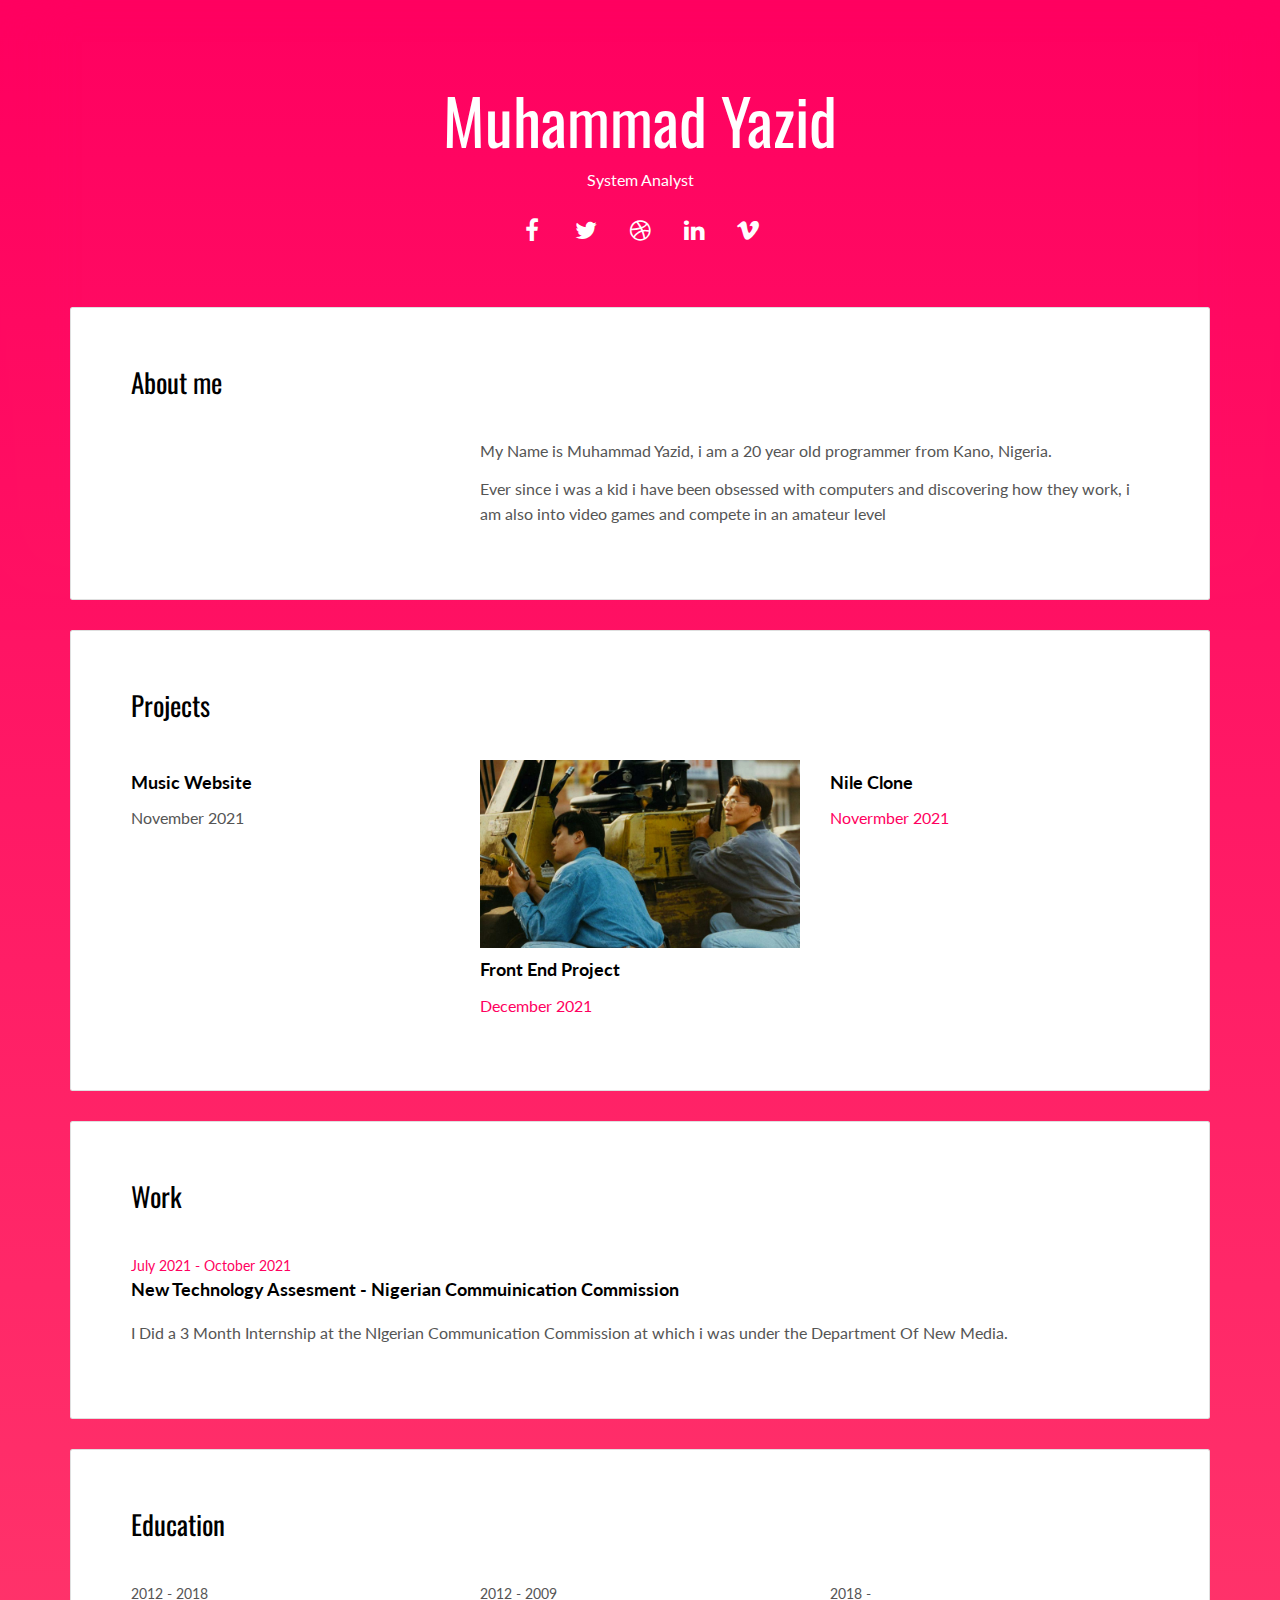
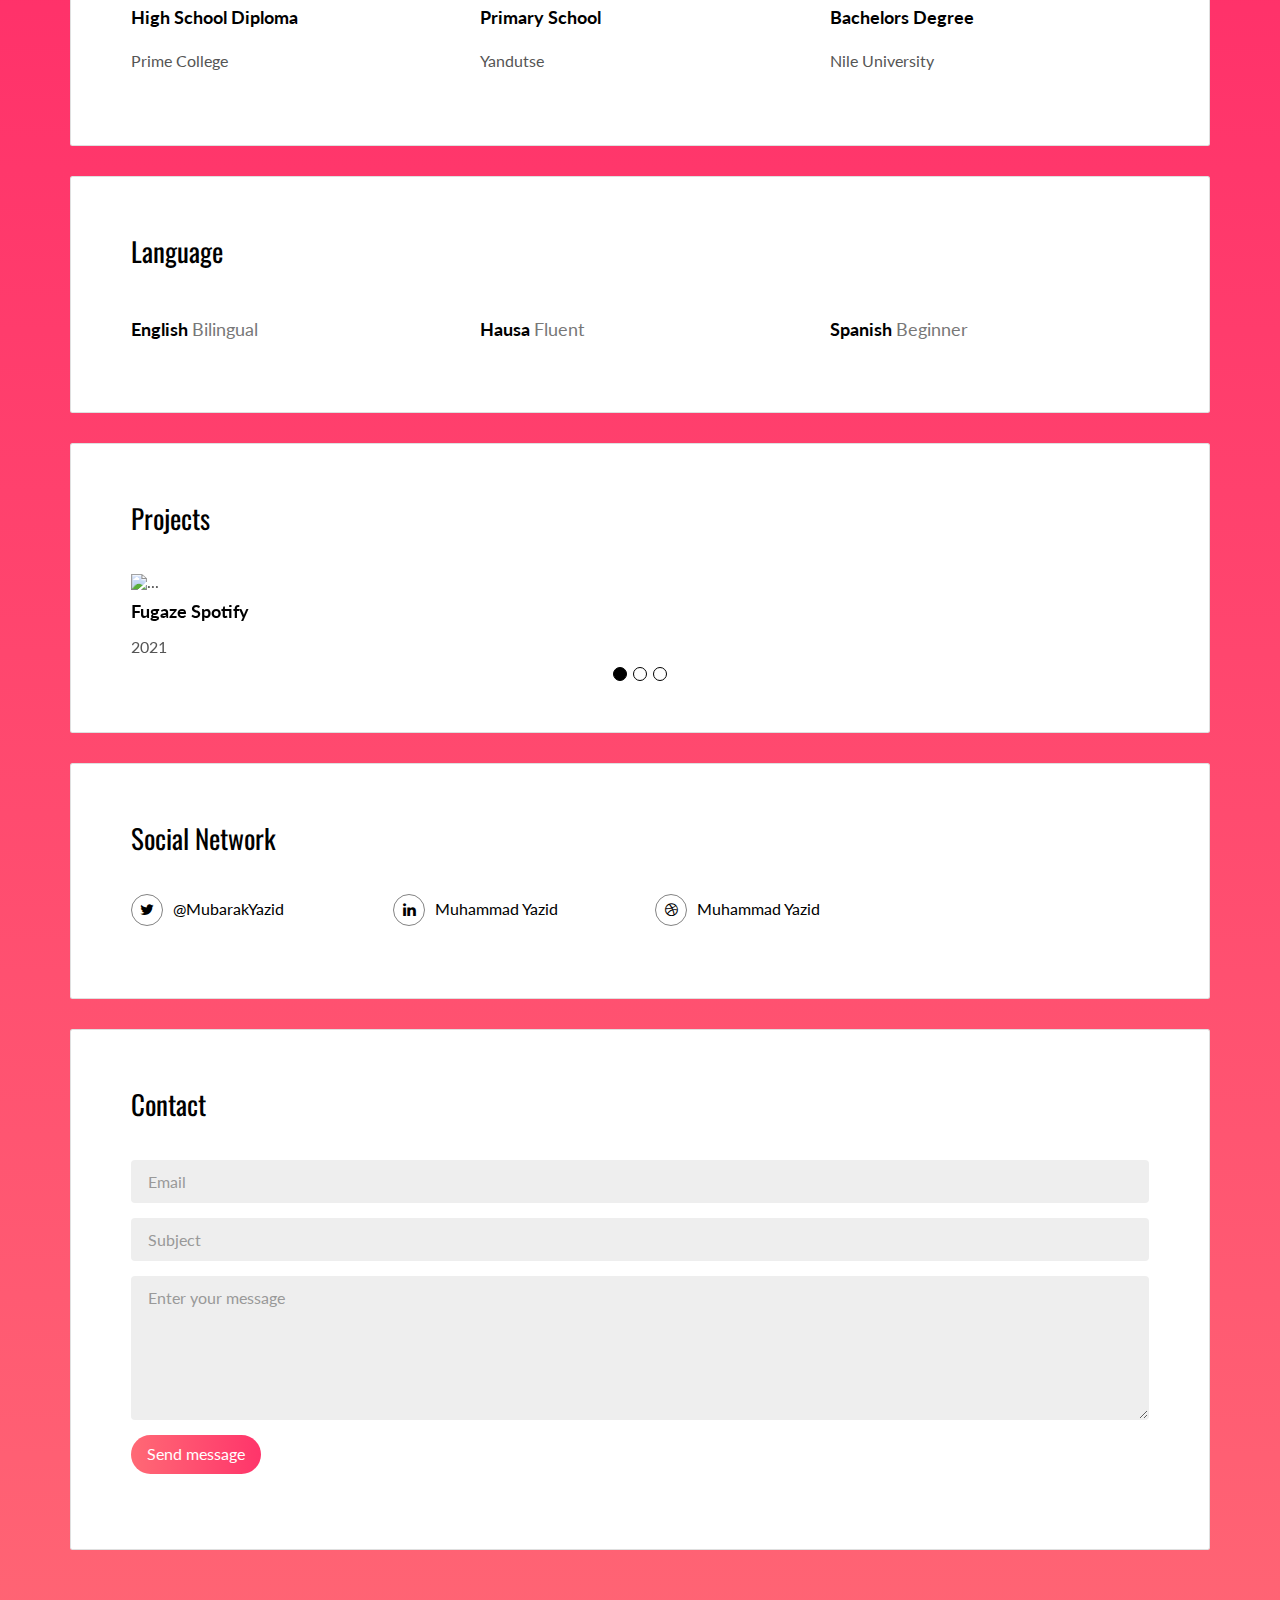
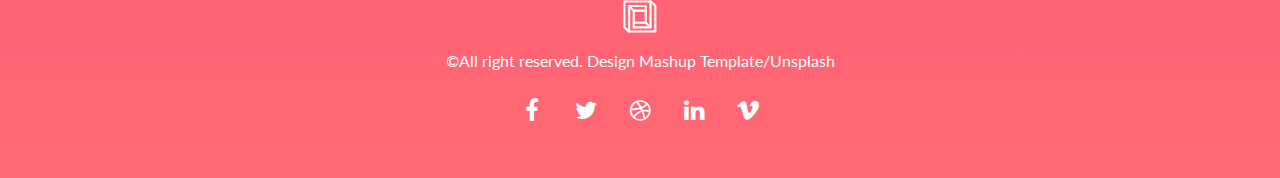
==== commit d4a8ffbd: "not my best work" ====
--- a/index.html
+++ b/index.html
@@ -15,14 +15,14 @@
   <link rel="apple-touch-icon" sizes="180x180" href="./assets/apple-icon-180x180.png">
   <link href="./assets/favicon.ico" rel="icon">
 
-  <title>Title page</title>  
+  <title>My Portfolio</title>  
 
 <link href="./main.d8e0d294.css" rel="stylesheet"></head>
 
 <body class="">
 
 <!-- Add your content of header -->
-<div class="background-color-layer" style="background-image: url('assets/images/img-01.jpg')"
+<div class="background-color-layer" style="background-image: url('assets/images/background.jpg')"
 ></div>
 <main class="content-wrapper">
   <header class="white-text-container section-container">
@@ -33,7 +33,7 @@
         <a class="fa-icon fa-icon-2x" href="https://facebook.com/" title="">
           <i class="fa fa-facebook"></i>
         </a>
-        <a class="fa-icon fa-icon-2x" href="https://twitter.com/" title="">
+        <a class="fa-icon fa-icon-2x" href="https://twitter.com/MubarakYazid" title="">
           <i class="fa fa-twitter"></i>
         </a>
         <a class="fa-icon fa-icon-2x" href="https://dribbble.com/" title="">
@@ -62,12 +62,12 @@
             <h2>About me</h2>
             <div class="row">
               <div class="col-md-4">
-                <p><img src="./assets/images/img-01.jpg" class="img-responsive" alt=""></p>
+                <p><img src="./assets/images/img-01.png" class="img-responsive" alt=""></p>
               </div>
               <div class="col-md-8">
 
-              <p>Lorem ipsum dolor sit amet, consectetur adipiscing elit, sed do eiusmod tempor incididunt ut labore et dolore magna aliqua. Ut enim ad minim veniam, quis nostrud exercitation ullamco laboris nisi ut aliquip ex ea commodo consequat.</p>
-              <p> Duis aute irure dolor in reprehenderit in voluptate velit esse cillum dolore eu fugiat nulla pariatur. Excepteur sint occaecat cupidatat non proident, sunt in culpa qui officia deserunt mollit anim id est laborum.</p>
+              <p>My Name is Muhammad Yazid, i am a 20 year old programmer from Kano, Nigeria. </p>
+              <p>Ever since i was a kid i have been obsessed with computers and discovering how they work, i am also into video games and compete in an amateur level</p>
 
               </div>
             </div>
@@ -79,19 +79,19 @@
             <h2>Projects</h2>
             <div class="row">
               <div class="col-md-4">
-                <img src="./assets/images/img-02.jpg" class="img-responsive" alt="">
-                <h3 class="h5">Amelia App</h3>
-                <p>June 2017</p>
-              </div>
-              <div class="col-md-4">
-                <img src="./assets/images/img-03.jpg" class="img-responsive" alt="">
-                <h3 class="h5">Portland</h3>
-                <p>March 2017</p>
-              </div>
-              <div class="col-md-4">
-                <img src="./assets/images/img-04.jpg" class="img-responsive" alt="">
-                <h3 class="h5">Denz for Nilon</h3>
-                <p>Jan 2017</p>
+                <img src="./assets/images/Screenshot (32).png" class="img-responsive" alt="">
+                <h3 class="h5">Music Website</h3>
+                <p>November 2021</p>
+              </div>
+              <div class="col-md-4">
+               <a href="./Labros/home.html"> <img src="./Labros/slider1.jpg" class="img-responsive" alt="">
+                <h3 class="h5">Front End Project</h3>
+                <p>December 2021</p>
+              </div>
+              <div class="col-md-4">
+                <img src="./assets/images/Screenshot (51).png" class="img-responsive" alt="">
+                <h3 class="h5">Nile Clone</h3>
+                <p>Novermber 2021</p>
               </div>
             </div>
           </div>
@@ -101,18 +101,11 @@
           <div class="card-block">
             <h2>Work</h2>
             <div class="work-experience">
-              <small class="date">2017-2015</small>
-              <h3 class="h5 date-title">Web developer - <a href="http://en.orson.io" title="Create professionnal website">Orson.io</a></h3>
+              <small class="date">July 2021 - October 2021</small>
+              <h3 class="h5 date-title">New Technology Assesment - <a href="https://www.ncc.gov.ng/" title="Create professionnal website">Nigerian Commuinication Commission</a></h3>
               
 
-              <p>Leo vel orci porta non pulvinar neque laoreet suspendisse interdum. Vitae ultricies leo integer malesuada nunc. Imperdiet proin fermentum leo vel orci porta non pulvinar neque. Fermentum leo vel orci porta non. Posuere sollicitudin aliquam ultrices sagittis. Aliquam faucibus purus in massa tempor nec.</p>
-            </div>
-
-            <div class="work-experience">
-              <small class="date">2017-2015</small>
-              <h3 class="h5 date-title">Web developer - <a href="http://mashup-template.com" title="">Mashup Template</a></h3>
-              
-              <p>Fermentum leo vel orci porta non. Posuere sollicitudin aliquam ultrices sagittis. Aliquam faucibus purus in massa tempor nec.</p>
+              <p>I Did a 3 Month Internship at the NIgerian Communication Commission at which i was under the Department Of New Media.</p>
             </div>
           </div>
         </div>
@@ -180,25 +173,25 @@
             <!-- Wrapper for slides -->
             <div class="carousel-inner" role="listbox">
               <div class="item active">
-                <img src="./assets/images/img-05.jpg" class="img-responsive" alt="...">
+                <img src="./assets/images/Screenshot (32).png" class="img-responsive" alt="...">
                 <div class="carousel-caption">
-                  <h3 class="h5">Jules for Bastion</h3>
-                  <p>2017</p>
+                  <h3 class="h5">Fugaze Spotify</h3>
+                  <p>2021</p>
                 </div>
               </div>
               <div class="item">
-                <img src="./assets/images/img-06.jpg" class="img-responsive" alt="...">
+                <img src="./assets/images/Screenshot (34).png" class="img-responsive" alt="...">
                 <div class="carousel-caption">
-                  <h3 class="h5">Jules for Bastion</h3>
-                  <p>2017</p>
+                  <h3 class="h5">Low Effort JAMB form</h3>
+                  <p>2021</p>
                 </div>
               </div>
 
               <div class="item">
-                <img src="./assets/images/img-08.jpg" class="img-responsive" alt="...">
+                <img src="./assets/images/Screenshot (51).png" class="img-responsive" alt="...">
                 <div class="carousel-caption">
-                  <h3 class="h5">Jules for Bastion</h3>
-                  <p>2017</p>
+                  <h3 class="h5">Nile Clone</h3>
+                  <p>2021</p>
                 </div>
               </div>
             </div>
